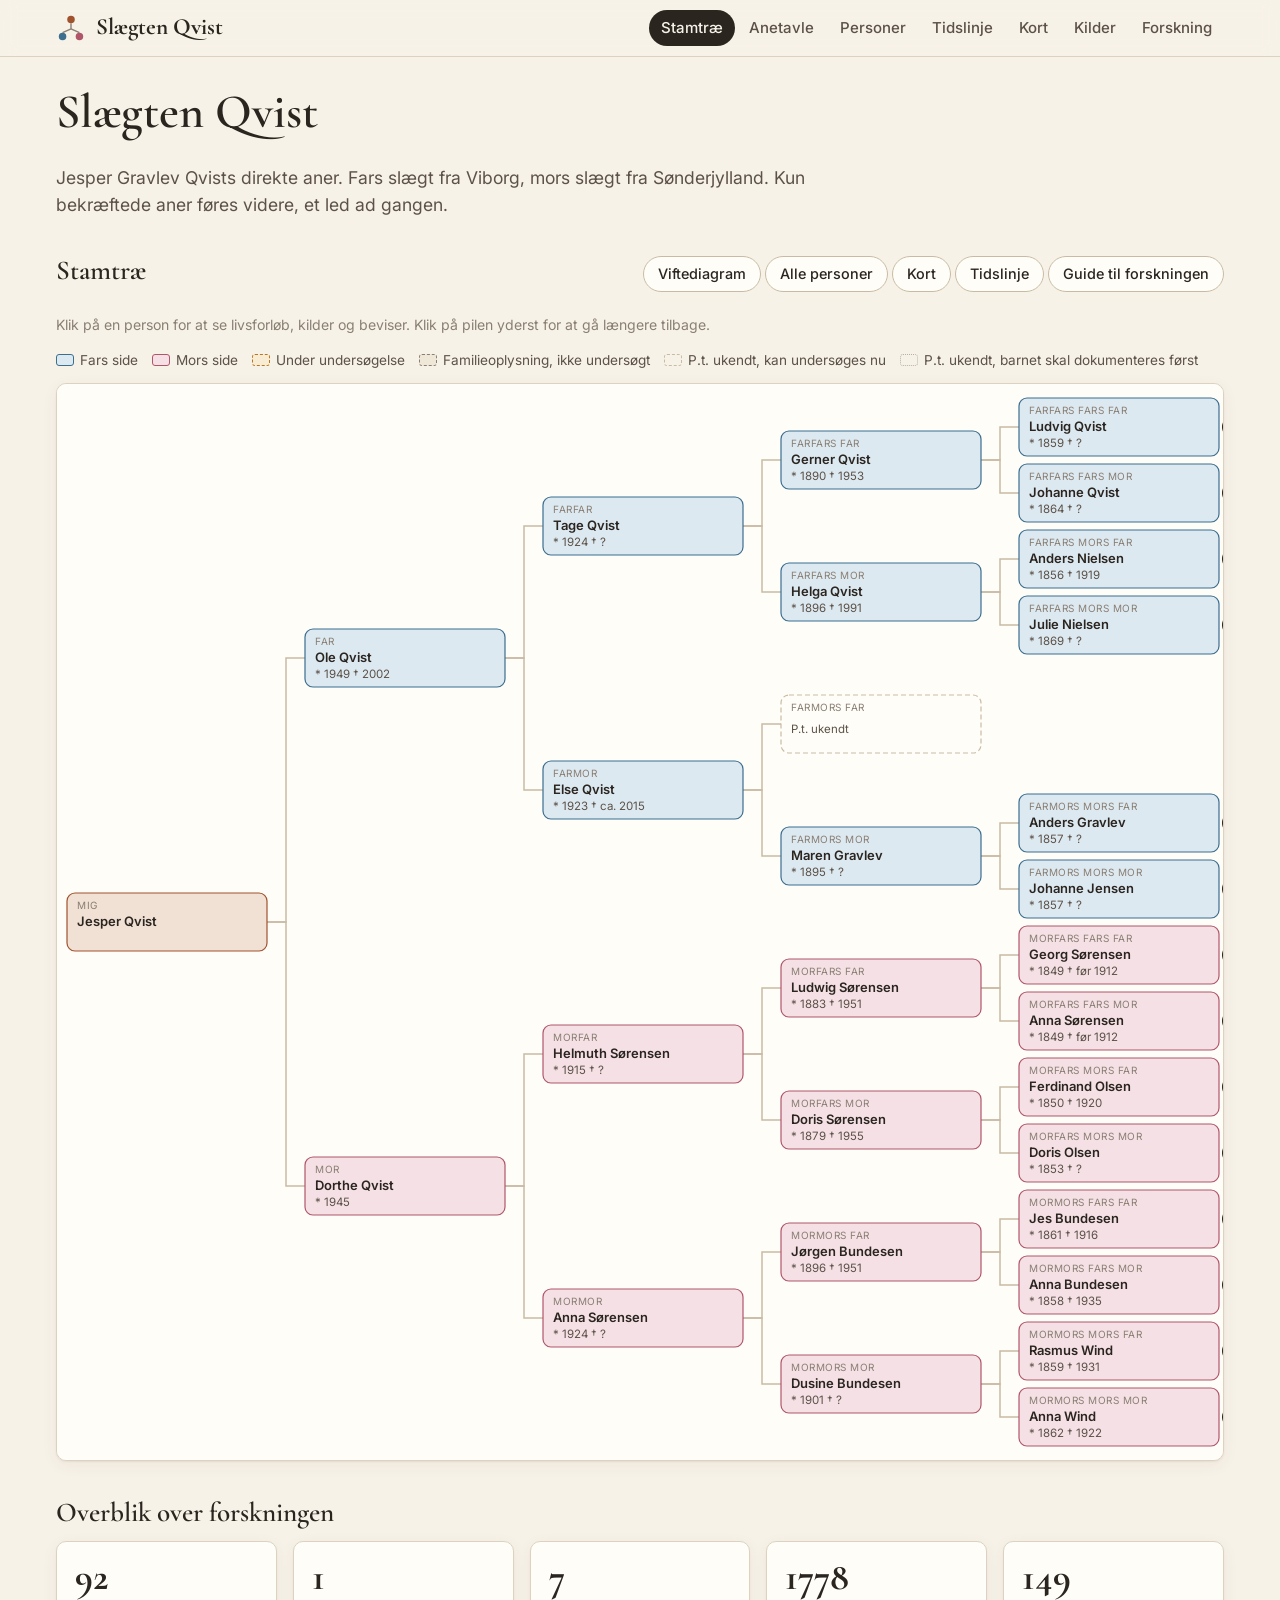
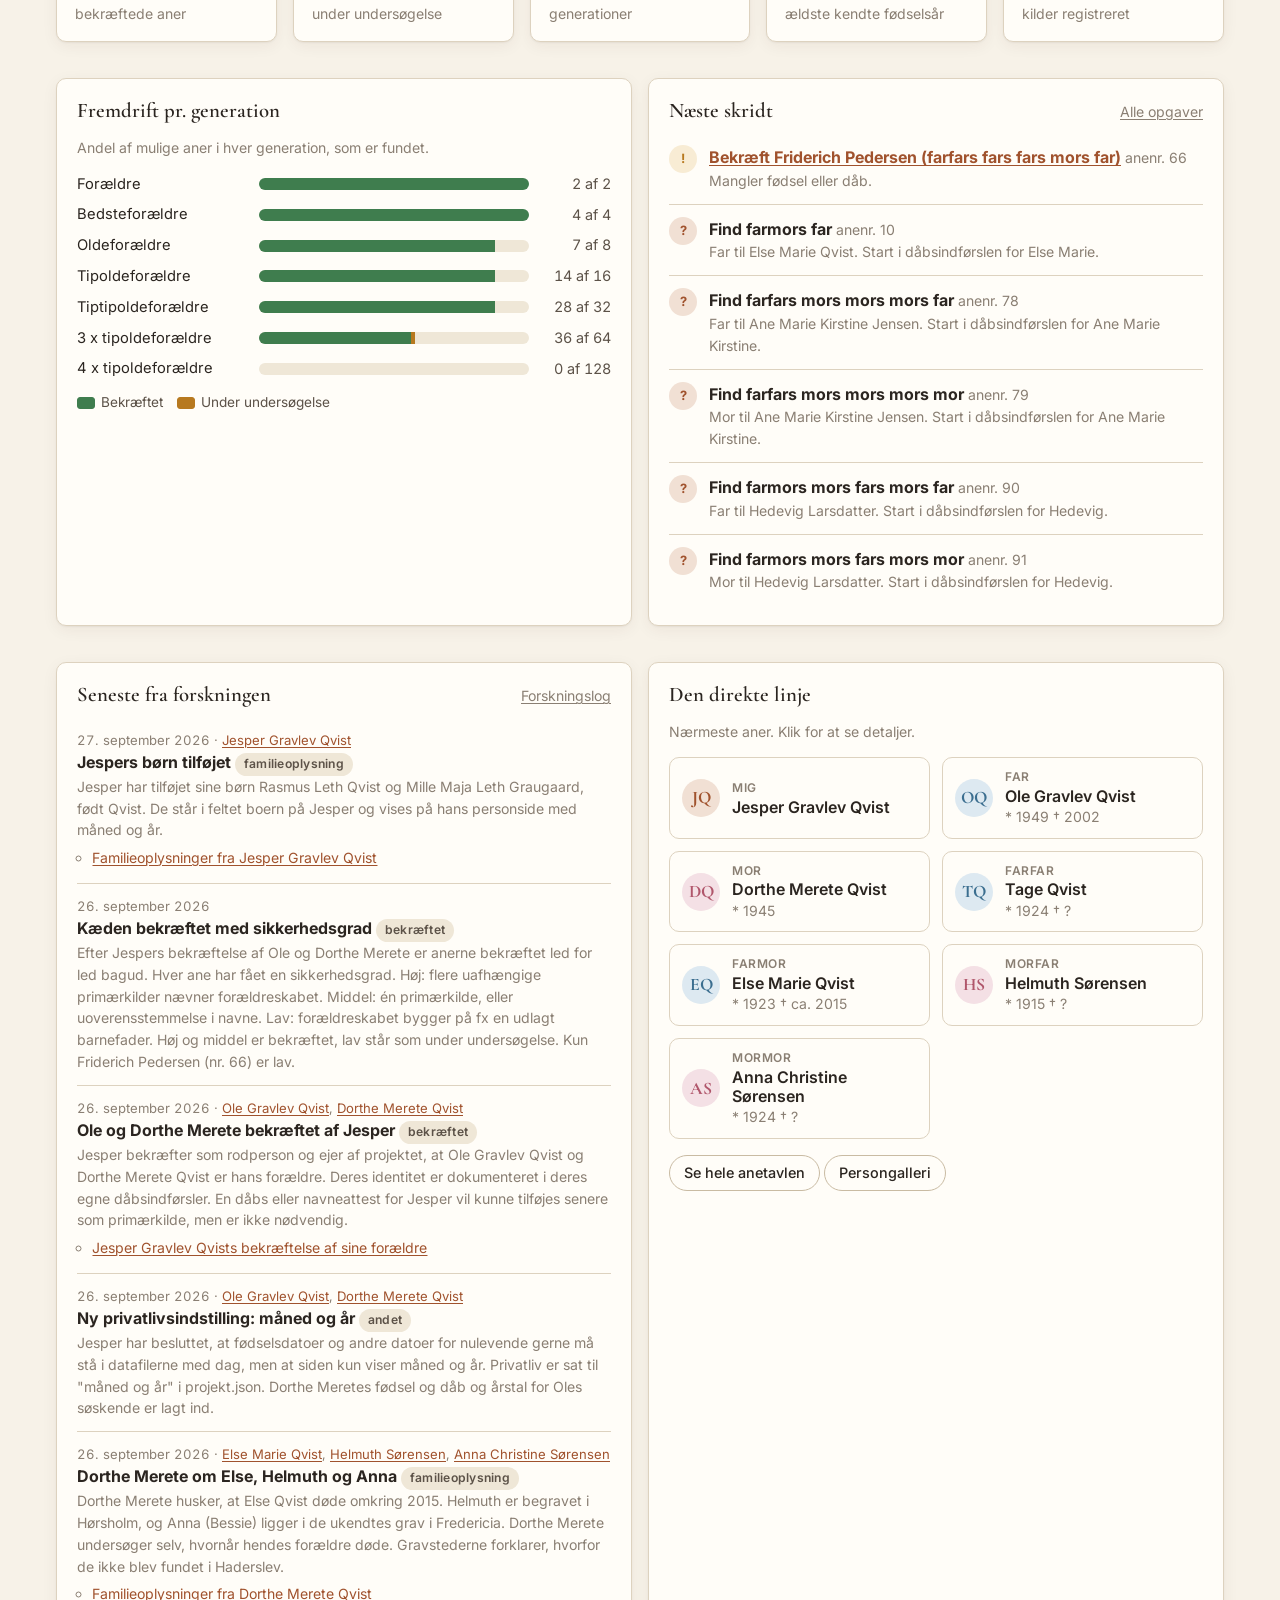
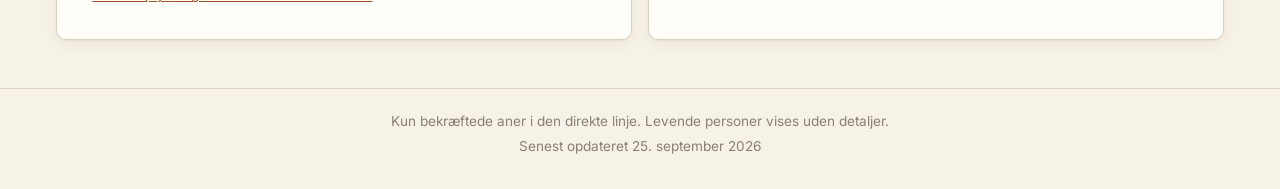
==== docs/index.html @ 547d0235 "Jespers børn Rasmus og Mille på hans personside Nyt felt boern i samme format som soeskende. Vises m" ====
<!doctype html>
<html lang="da">
<head>
  <meta charset="utf-8">
  <meta name="viewport" content="width=device-width, initial-scale=1">
  <title>Slægten</title>
  <meta name="description" content="Slægtsforskning i den direkte slægtslinje. Kun bekræftede aner.">
  <link rel="icon" href="data:image/svg+xml,%3Csvg xmlns='http://www.w3.org/2000/svg' viewBox='0 0 64 64'%3E%3Ccircle cx='32' cy='14' r='8' fill='%23a0522d'/%3E%3Ccircle cx='14' cy='50' r='8' fill='%233b6e8f'/%3E%3Ccircle cx='50' cy='50' r='8' fill='%23b0566b'/%3E%3Cpath d='M32 22v12M32 34L14 42M32 34l18 8' stroke='%23555' stroke-width='3' fill='none'/%3E%3C/svg%3E">
  <link rel="preconnect" href="https://fonts.googleapis.com">
  <link rel="preconnect" href="https://fonts.gstatic.com" crossorigin>
  <link href="https://fonts.googleapis.com/css2?family=Cormorant+Garamond:wght@500;600;700&family=Inter:wght@400;500;600&display=swap" rel="stylesheet">
  <link rel="stylesheet" href="assets/vendor/leaflet/leaflet.css">
  <link rel="stylesheet" href="assets/css/style.css?v=202609270609">
</head>
<body>
  <a class="spring" href="#indhold">Spring til indhold</a>
  <header class="top">
    <div class="top-indre">
      <a class="logo" href="#/">
        <svg viewBox="0 0 64 64" aria-hidden="true"><circle cx="32" cy="14" r="8" class="l1"/><circle cx="14" cy="50" r="8" class="l2"/><circle cx="50" cy="50" r="8" class="l3"/><path d="M32 22v12M32 34L14 42M32 34l18 8" class="l4"/></svg>
        <span id="logo-titel">Slægten</span>
      </a>
      <button class="menu-knap" id="menu-knap" aria-expanded="false" aria-controls="hovedmenu">Menu</button>
      <nav id="hovedmenu" class="hovedmenu" aria-label="Hovedmenu">
        <a href="#/" data-rute="">Stamtræ</a>
        <a href="#/anetavle" data-rute="anetavle">Anetavle</a>
        <a href="#/galleri" data-rute="galleri">Personer</a>
        <a href="#/tidslinje" data-rute="tidslinje">Tidslinje</a>
        <a href="#/kort" data-rute="kort">Kort</a>
        <a href="#/kilder" data-rute="kilder">Kilder</a>
        <a href="#/forskning" data-rute="forskning">Forskning</a>
      </nav>
    </div>
  </header>

  <main id="indhold" class="indhold" tabindex="-1">
    <p class="indlaeser">Indlæser slægtsdata ...</p>
  </main>

  <footer class="bund">
    <p>Kun bekræftede aner i den direkte linje. Levende personer vises uden detaljer.</p>
    <p id="opdateret"></p>
  </footer>

  <script src="assets/vendor/leaflet/leaflet.js" defer></script>
  <script src="assets/js/app.js?v=202609270609" defer></script>
</body>
</html>
---- docs/assets/vendor/leaflet/leaflet.css ----
/* required styles */

.leaflet-pane,
.leaflet-tile,
.leaflet-marker-icon,
.leaflet-marker-shadow,
.leaflet-tile-container,
.leaflet-pane > svg,
.leaflet-pane > canvas,
.leaflet-zoom-box,
.leaflet-image-layer,
.leaflet-layer {
	position: absolute;
	left: 0;
	top: 0;
	}
.leaflet-container {
	overflow: hidden;
	}
.leaflet-tile,
.leaflet-marker-icon,
.leaflet-marker-shadow {
	-webkit-user-select: none;
	   -moz-user-select: none;
	        user-select: none;
	  -webkit-user-drag: none;
	}
/* Prevents IE11 from highlighting tiles in blue */
.leaflet-tile::selection {
	background: transparent;
}
/* Safari renders non-retina tile on retina better with this, but Chrome is worse */
.leaflet-safari .leaflet-tile {
	image-rendering: -webkit-optimize-contrast;
	}
/* hack that prevents hw layers "stretching" when loading new tiles */
.leaflet-safari .leaflet-tile-container {
	width: 1600px;
	height: 1600px;
	-webkit-transform-origin: 0 0;
	}
.leaflet-marker-icon,
.leaflet-marker-shadow {
	display: block;
	}
/* .leaflet-container svg: reset svg max-width decleration shipped in Joomla! (joomla.org) 3.x */
/* .leaflet-container img: map is broken in FF if you have max-width: 100% on tiles */
.leaflet-container .leaflet-overlay-pane svg {
	max-width: none !important;
	max-height: none !important;
	}
.leaflet-container .leaflet-marker-pane img,
.leaflet-container .leaflet-shadow-pane img,
.leaflet-container .leaflet-tile-pane img,
.leaflet-container img.leaflet-image-layer,
.leaflet-container .leaflet-tile {
	max-width: none !important;
	max-height: none !important;
	width: auto;
	padding: 0;
	}

.leaflet-container img.leaflet-tile {
	/* See: https://bugs.chromium.org/p/chromium/issues/detail?id=600120 */
	mix-blend-mode: plus-lighter;
}

.leaflet-container.leaflet-touch-zoom {
	-ms-touch-action: pan-x pan-y;
	touch-action: pan-x pan-y;
	}
.leaflet-container.leaflet-touch-drag {
	-ms-touch-action: pinch-zoom;
	/* Fallback for FF which doesn't support pinch-zoom */
	touch-action: none;
	touch-action: pinch-zoom;
}
.leaflet-container.leaflet-touch-drag.leaflet-touch-zoom {
	-ms-touch-action: none;
	touch-action: none;
}
.leaflet-container {
	-webkit-tap-highlight-color: transparent;
}
.leaflet-container a {
	-webkit-tap-highlight-color: rgba(51, 181, 229, 0.4);
}
.leaflet-tile {
	filter: inherit;
	visibility: hidden;
	}
.leaflet-tile-loaded {
	visibility: inherit;
	}
.leaflet-zoom-box {
	width: 0;
	height: 0;
	-moz-box-sizing: border-box;
	     box-sizing: border-box;
	z-index: 800;
	}
/* workaround for https://bugzilla.mozilla.org/show_bug.cgi?id=888319 */
.leaflet-overlay-pane svg {
	-moz-user-select: none;
	}

.leaflet-pane         { z-index: 400; }

.leaflet-tile-pane    { z-index: 200; }
.leaflet-overlay-pane { z-index: 400; }
.leaflet-shadow-pane  { z-index: 500; }
.leaflet-marker-pane  { z-index: 600; }
.leaflet-tooltip-pane   { z-index: 650; }
.leaflet-popup-pane   { z-index: 700; }

.leaflet-map-pane canvas { z-index: 100; }
.leaflet-map-pane svg    { z-index: 200; }

.leaflet-vml-shape {
	width: 1px;
	height: 1px;
	}
.lvml {
	behavior: url(#default#VML);
	display: inline-block;
	position: absolute;
	}


/* control positioning */

.leaflet-control {
	position: relative;
	z-index: 800;
	pointer-events: visiblePainted; /* IE 9-10 doesn't have auto */
	pointer-events: auto;
	}
.leaflet-top,
.leaflet-bottom {
	position: absolute;
	z-index: 1000;
	pointer-events: none;
	}
.leaflet-top {
	top: 0;
	}
.leaflet-right {
	right: 0;
	}
.leaflet-bottom {
	bottom: 0;
	}
.leaflet-left {
	left: 0;
	}
.leaflet-control {
	float: left;
	clear: both;
	}
.leaflet-right .leaflet-control {
	float: right;
	}
.leaflet-top .leaflet-control {
	margin-top: 10px;
	}
.leaflet-bottom .leaflet-control {
	margin-bottom: 10px;
	}
.leaflet-left .leaflet-control {
	margin-left: 10px;
	}
.leaflet-right .leaflet-control {
	margin-right: 10px;
	}


/* zoom and fade animations */

.leaflet-fade-anim .leaflet-popup {
	opacity: 0;
	-webkit-transition: opacity 0.2s linear;
	   -moz-transition: opacity 0.2s linear;
	        transition: opacity 0.2s linear;
	}
.leaflet-fade-anim .leaflet-map-pane .leaflet-popup {
	opacity: 1;
	}
.leaflet-zoom-animated {
	-webkit-transform-origin: 0 0;
	    -ms-transform-origin: 0 0;
	        transform-origin: 0 0;
	}
svg.leaflet-zoom-animated {
	will-change: transform;
}

.leaflet-zoom-anim .leaflet-zoom-animated {
	-webkit-transition: -webkit-transform 0.25s cubic-bezier(0,0,0.25,1);
	   -moz-transition:    -moz-transform 0.25s cubic-bezier(0,0,0.25,1);
	        transition:         transform 0.25s cubic-bezier(0,0,0.25,1);
	}
.leaflet-zoom-anim .leaflet-tile,
.leaflet-pan-anim .leaflet-tile {
	-webkit-transition: none;
	   -moz-transition: none;
	        transition: none;
	}

.leaflet-zoom-anim .leaflet-zoom-hide {
	visibility: hidden;
	}


/* cursors */

.leaflet-interactive {
	cursor: pointer;
	}
.leaflet-grab {
	cursor: -webkit-grab;
	cursor:    -moz-grab;
	cursor:         grab;
	}
.leaflet-crosshair,
.leaflet-crosshair .leaflet-interactive {
	cursor: crosshair;
	}
.leaflet-popup-pane,
.leaflet-control {
	cursor: auto;
	}
.leaflet-dragging .leaflet-grab,
.leaflet-dragging .leaflet-grab .leaflet-interactive,
.leaflet-dragging .leaflet-marker-draggable {
	cursor: move;
	cursor: -webkit-grabbing;
	cursor:    -moz-grabbing;
	cursor:         grabbing;
	}

/* marker & overlays interactivity */
.leaflet-marker-icon,
.leaflet-marker-shadow,
.leaflet-image-layer,
.leaflet-pane > svg path,
.leaflet-tile-container {
	pointer-events: none;
	}

.leaflet-marker-icon.leaflet-interactive,
.leaflet-image-layer.leaflet-interactive,
.leaflet-pane > svg path.leaflet-interactive,
svg.leaflet-image-layer.leaflet-interactive path {
	pointer-events: visiblePainted; /* IE 9-10 doesn't have auto */
	pointer-events: auto;
	}

/* visual tweaks */

.leaflet-container {
	background: #ddd;
	outline-offset: 1px;
	}
.leaflet-container a {
	color: #0078A8;
	}
.leaflet-zoom-box {
	border: 2px dotted #38f;
	background: rgba(255,255,255,0.5);
	}


/* general typography */
.leaflet-container {
	font-family: "Helvetica Neue", Arial, Helvetica, sans-serif;
	font-size: 12px;
	font-size: 0.75rem;
	line-height: 1.5;
	}


/* general toolbar styles */

.leaflet-bar {
	box-shadow: 0 1px 5px rgba(0,0,0,0.65);
	border-radius: 4px;
	}
.leaflet-bar a {
	background-color: #fff;
	border-bottom: 1px solid #ccc;
	width: 26px;
	height: 26px;
	line-height: 26px;
	display: block;
	text-align: center;
	text-decoration: none;
	color: black;
	}
.leaflet-bar a,
.leaflet-control-layers-toggle {
	background-position: 50% 50%;
	background-repeat: no-repeat;
	display: block;
	}
.leaflet-bar a:hover,
.leaflet-bar a:focus {
	background-color: #f4f4f4;
	}
.leaflet-bar a:first-child {
	border-top-left-radius: 4px;
	border-top-right-radius: 4px;
	}
.leaflet-bar a:last-child {
	border-bottom-left-radius: 4px;
	border-bottom-right-radius: 4px;
	border-bottom: none;
	}
.leaflet-bar a.leaflet-disabled {
	cursor: default;
	background-color: #f4f4f4;
	color: #bbb;
	}

.leaflet-touch .leaflet-bar a {
	width: 30px;
	height: 30px;
	line-height: 30px;
	}
.leaflet-touch .leaflet-bar a:first-child {
	border-top-left-radius: 2px;
	border-top-right-radius: 2px;
	}
.leaflet-touch .leaflet-bar a:last-child {
	border-bottom-left-radius: 2px;
	border-bottom-right-radius: 2px;
	}

/* zoom control */

.leaflet-control-zoom-in,
.leaflet-control-zoom-out {
	font: bold 18px 'Lucida Console', Monaco, monospace;
	text-indent: 1px;
	}

.leaflet-touch .leaflet-control-zoom-in, .leaflet-touch .leaflet-control-zoom-out  {
	font-size: 22px;
	}


/* layers control */

.leaflet-control-layers {
	box-shadow: 0 1px 5px rgba(0,0,0,0.4);
	background: #fff;
	border-radius: 5px;
	}
.leaflet-control-layers-toggle {
	background-image: url(images/layers.png);
	width: 36px;
	height: 36px;
	}
.leaflet-retina .leaflet-control-layers-toggle {
	background-image: url(images/layers-2x.png);
	background-size: 26px 26px;
	}
.leaflet-touch .leaflet-control-layers-toggle {
	width: 44px;
	height: 44px;
	}
.leaflet-control-layers .leaflet-control-layers-list,
.leaflet-control-layers-expanded .leaflet-control-layers-toggle {
	display: none;
	}
.leaflet-control-layers-expanded .leaflet-control-layers-list {
	display: block;
	position: relative;
	}
.leaflet-control-layers-expanded {
	padding: 6px 10px 6px 6px;
	color: #333;
	background: #fff;
	}
.leaflet-control-layers-scrollbar {
	overflow-y: scroll;
	overflow-x: hidden;
	padding-right: 5px;
	}
.leaflet-control-layers-selector {
	margin-top: 2px;
	position: relative;
	top: 1px;
	}
.leaflet-control-layers label {
	display: block;
	font-size: 13px;
	font-size: 1.08333em;
	}
.leaflet-control-layers-separator {
	height: 0;
	border-top: 1px solid #ddd;
	margin: 5px -10px 5px -6px;
	}

/* Default icon URLs */
.leaflet-default-icon-path { /* used only in path-guessing heuristic, see L.Icon.Default */
	background-image: url(images/marker-icon.png);
	}


/* attribution and scale controls */

.leaflet-container .leaflet-control-attribution {
	background: #fff;
	background: rgba(255, 255, 255, 0.8);
	margin: 0;
	}
.leaflet-control-attribution,
.leaflet-control-scale-line {
	padding: 0 5px;
	color: #333;
	line-height: 1.4;
	}
.leaflet-control-attribution a {
	text-decoration: none;
	}
.leaflet-control-attribution a:hover,
.leaflet-control-attribution a:focus {
	text-decoration: underline;
	}
.leaflet-attribution-flag {
	display: inline !important;
	vertical-align: baseline !important;
	width: 1em;
	height: 0.6669em;
	}
.leaflet-left .leaflet-control-scale {
	margin-left: 5px;
	}
.leaflet-bottom .leaflet-control-scale {
	margin-bottom: 5px;
	}
.leaflet-control-scale-line {
	border: 2px solid #777;
	border-top: none;
	line-height: 1.1;
	padding: 2px 5px 1px;
	white-space: nowrap;
	-moz-box-sizing: border-box;
	     box-sizing: border-box;
	background: rgba(255, 255, 255, 0.8);
	text-shadow: 1px 1px #fff;
	}
.leaflet-control-scale-line:not(:first-child) {
	border-top: 2px solid #777;
	border-bottom: none;
	margin-top: -2px;
	}
.leaflet-control-scale-line:not(:first-child):not(:last-child) {
	border-bottom: 2px solid #777;
	}

.leaflet-touch .leaflet-control-attribution,
.leaflet-touch .leaflet-control-layers,
.leaflet-touch .leaflet-bar {
	box-shadow: none;
	}
.leaflet-touch .leaflet-control-layers,
.leaflet-touch .leaflet-bar {
	border: 2px solid rgba(0,0,0,0.2);
	background-clip: padding-box;
	}


/* popup */

.leaflet-popup {
	position: absolute;
	text-align: center;
	margin-bottom: 20px;
	}
.leaflet-popup-content-wrapper {
	padding: 1px;
	text-align: left;
	border-radius: 12px;
	}
.leaflet-popup-content {
	margin: 13px 24px 13px 20px;
	line-height: 1.3;
	font-size: 13px;
	font-size: 1.08333em;
	min-height: 1px;
	}
.leaflet-popup-content p {
	margin: 17px 0;
	margin: 1.3em 0;
	}
.leaflet-popup-tip-container {
	width: 40px;
	height: 20px;
	position: absolute;
	left: 50%;
	margin-top: -1px;
	margin-left: -20px;
	overflow: hidden;
	pointer-events: none;
	}
.leaflet-popup-tip {
	width: 17px;
	height: 17px;
	padding: 1px;

	margin: -10px auto 0;
	pointer-events: auto;

	-webkit-transform: rotate(45deg);
	   -moz-transform: rotate(45deg);
	    -ms-transform: rotate(45deg);
	        transform: rotate(45deg);
	}
.leaflet-popup-content-wrapper,
.leaflet-popup-tip {
	background: white;
	color: #333;
	box-shadow: 0 3px 14px rgba(0,0,0,0.4);
	}
.leaflet-container a.leaflet-popup-close-button {
	position: absolute;
	top: 0;
	right: 0;
	border: none;
	text-align: center;
	width: 24px;
	height: 24px;
	font: 16px/24px Tahoma, Verdana, sans-serif;
	color: #757575;
	text-decoration: none;
	background: transparent;
	}
.leaflet-container a.leaflet-popup-close-button:hover,
.leaflet-container a.leaflet-popup-close-button:focus {
	color: #585858;
	}
.leaflet-popup-scrolled {
	overflow: auto;
	}

.leaflet-oldie .leaflet-popup-content-wrapper {
	-ms-zoom: 1;
	}
.leaflet-oldie .leaflet-popup-tip {
	width: 24px;
	margin: 0 auto;

	-ms-filter: "progid:DXImageTransform.Microsoft.Matrix(M11=0.70710678, M12=0.70710678, M21=-0.70710678, M22=0.70710678)";
	filter: progid:DXImageTransform.Microsoft.Matrix(M11=0.70710678, M12=0.70710678, M21=-0.70710678, M22=0.70710678);
	}

.leaflet-oldie .leaflet-control-zoom,
.leaflet-oldie .leaflet-control-layers,
.leaflet-oldie .leaflet-popup-content-wrapper,
.leaflet-oldie .leaflet-popup-tip {
	border: 1px solid #999;
	}


/* div icon */

.leaflet-div-icon {
	background: #fff;
	border: 1px solid #666;
	}


/* Tooltip */
/* Base styles for the element that has a tooltip */
.leaflet-tooltip {
	position: absolute;
	padding: 6px;
	background-color: #fff;
	border: 1px solid #fff;
	border-radius: 3px;
	color: #222;
	white-space: nowrap;
	-webkit-user-select: none;
	-moz-user-select: none;
	-ms-user-select: none;
	user-select: none;
	pointer-events: none;
	box-shadow: 0 1px 3px rgba(0,0,0,0.4);
	}
.leaflet-tooltip.leaflet-interactive {
	cursor: pointer;
	pointer-events: auto;
	}
.leaflet-tooltip-top:before,
.leaflet-tooltip-bottom:before,
.leaflet-tooltip-left:before,
.leaflet-tooltip-right:before {
	position: absolute;
	pointer-events: none;
	border: 6px solid transparent;
	background: transparent;
	content: "";
	}

/* Directions */

.leaflet-tooltip-bottom {
	margin-top: 6px;
}
.leaflet-tooltip-top {
	margin-top: -6px;
}
.leaflet-tooltip-bottom:before,
.leaflet-tooltip-top:before {
	left: 50%;
	margin-left: -6px;
	}
.leaflet-tooltip-top:before {
	bottom: 0;
	margin-bottom: -12px;
	border-top-color: #fff;
	}
.leaflet-tooltip-bottom:before {
	top: 0;
	margin-top: -12px;
	margin-left: -6px;
	border-bottom-color: #fff;
	}
.leaflet-tooltip-left {
	margin-left: -6px;
}
.leaflet-tooltip-right {
	margin-left: 6px;
}
.leaflet-tooltip-left:before,
.leaflet-tooltip-right:before {
	top: 50%;
	margin-top: -6px;
	}
.leaflet-tooltip-left:before {
	right: 0;
	margin-right: -12px;
	border-left-color: #fff;
	}
.leaflet-tooltip-right:before {
	left: 0;
	margin-left: -12px;
	border-right-color: #fff;
	}

/* Printing */

@media print {
	/* Prevent printers from removing background-images of controls. */
	.leaflet-control {
		-webkit-print-color-adjust: exact;
		print-color-adjust: exact;
		}
	}
---- docs/assets/css/style.css ----
/* Slægten. Stilark */

:root {
  --papir: #f7f2e8;
  --papir-2: #efe7d7;
  --flade: #fffdf8;
  --blaek: #2b2520;
  --blaek-2: #5c5248;
  --blaek-3: #8a7f73;
  --streg: #ddd2bf;
  --streg-2: #c9bba3;
  --accent: #a0522d;
  --accent-2: #7d3e21;
  --far: #3b6e8f;
  --far-lys: #dde9f1;
  --mor: #b0566b;
  --mor-lys: #f4e0e5;
  --rod: #a0522d;
  --rod-lys: #f1e0d4;
  --ok: #3f7d4e;
  --ok-lys: #e0efe3;
  --vent: #b7791f;
  --vent-lys: #f8ecd4;
  --laast: #b9b0a3;
  --skygge: 0 1px 2px rgba(60, 40, 20, .06), 0 4px 16px rgba(60, 40, 20, .06);
  --radius: 10px;
  --serif: "Cormorant Garamond", Georgia, "Times New Roman", serif;
  --sans: Inter, system-ui, -apple-system, "Segoe UI", Roboto, sans-serif;
  color-scheme: light;
}

@media (prefers-color-scheme: dark) {
  :root:not([data-theme="light"]) {
    --papir: #1c1916;
    --papir-2: #25211d;
    --flade: #2a2622;
    --blaek: #f0e9dd;
    --blaek-2: #c9bfb1;
    --blaek-3: #968b7d;
    --streg: #3e3831;
    --streg-2: #564d43;
    --accent: #e0915f;
    --accent-2: #f0ac80;
    --far: #7fb0d0;
    --far-lys: #22323d;
    --mor: #e08da0;
    --mor-lys: #3d262c;
    --rod: #e0915f;
    --rod-lys: #3e2c21;
    --ok: #7fc28f;
    --ok-lys: #203326;
    --vent: #e6b25a;
    --vent-lys: #3a2f1c;
    --laast: #5a534b;
    --skygge: 0 1px 2px rgba(0, 0, 0, .3), 0 4px 16px rgba(0, 0, 0, .25);
    color-scheme: dark;
  }
}

:root[data-theme="dark"] {
  --papir: #1c1916;
  --papir-2: #25211d;
  --flade: #2a2622;
  --blaek: #f0e9dd;
  --blaek-2: #c9bfb1;
  --blaek-3: #968b7d;
  --streg: #3e3831;
  --streg-2: #564d43;
  --accent: #e0915f;
  --accent-2: #f0ac80;
  --far: #7fb0d0;
  --far-lys: #22323d;
  --mor: #e08da0;
  --mor-lys: #3d262c;
  --rod: #e0915f;
  --rod-lys: #3e2c21;
  --ok: #7fc28f;
  --ok-lys: #203326;
  --vent: #e6b25a;
  --vent-lys: #3a2f1c;
  --laast: #5a534b;
  --skygge: 0 1px 2px rgba(0, 0, 0, .3), 0 4px 16px rgba(0, 0, 0, .25);
  color-scheme: dark;
}

* { box-sizing: border-box; }

html { -webkit-text-size-adjust: 100%; }

body {
  margin: 0;
  background: var(--papir);
  color: var(--blaek);
  font-family: var(--sans);
  font-size: 16px;
  line-height: 1.55;
  min-height: 100vh;
  display: flex;
  flex-direction: column;
}

a { color: var(--accent); text-decoration-thickness: 1px; text-underline-offset: 2px; }
a:hover { color: var(--accent-2); }

h1, h2, h3 { font-family: var(--serif); font-weight: 600; line-height: 1.15; margin: 0 0 .5em; }
h1 { font-size: clamp(2rem, 5vw, 3rem); }
h2 { font-size: 1.7rem; margin-top: 1.6em; }
h3 { font-size: 1.3rem; }

.spring { position: absolute; left: -999px; }
.spring:focus { left: 16px; top: 8px; z-index: 100; background: var(--flade); padding: 8px 12px; }

/* Top */
.top {
  position: sticky; top: 0; z-index: 1000;
  background: color-mix(in srgb, var(--papir) 88%, transparent);
  backdrop-filter: blur(8px);
  border-bottom: 1px solid var(--streg);
}
.top-indre {
  max-width: 1200px; margin: 0 auto; padding: 10px 16px;
  display: flex; align-items: center; gap: 16px; flex-wrap: wrap;
}
.logo {
  display: flex; align-items: center; gap: 10px;
  font-family: var(--serif); font-size: 1.45rem; font-weight: 700;
  color: var(--blaek); text-decoration: none; margin-right: auto;
}
.logo svg { width: 30px; height: 30px; }
.logo .l1 { fill: var(--rod); }
.logo .l2 { fill: var(--far); }
.logo .l3 { fill: var(--mor); }
.logo .l4 { stroke: var(--blaek-3); stroke-width: 3; fill: none; }
.hovedmenu { display: flex; gap: 2px; flex-wrap: wrap; }
.hovedmenu a {
  color: var(--blaek-2); text-decoration: none; padding: 6px 12px; border-radius: 999px;
  font-size: .94rem; font-weight: 500;
}
.hovedmenu a:hover { background: var(--papir-2); color: var(--blaek); }
.hovedmenu a.aktiv { background: var(--blaek); color: var(--papir); }
.menu-knap {
  display: none; font: inherit; font-weight: 500; background: var(--flade); color: var(--blaek);
  border: 1px solid var(--streg-2); border-radius: 999px; padding: 6px 14px; cursor: pointer;
}

@media (max-width: 820px) {
  .menu-knap { display: block; }
  .hovedmenu { display: none; width: 100%; flex-direction: column; padding-bottom: 8px; }
  .hovedmenu.aaben { display: flex; }
  .hovedmenu a { border-radius: 8px; padding: 10px 12px; }
}

/* Indhold */
.indhold { flex: 1; width: 100%; max-width: 1200px; margin: 0 auto; padding: 28px 16px 48px; outline: none; }
.indlaeser { color: var(--blaek-3); }
.bund {
  border-top: 1px solid var(--streg); color: var(--blaek-3); font-size: .85rem;
  text-align: center; padding: 18px 16px 28px;
}
.bund p { margin: 4px 0; }

.ingress { font-size: 1.1rem; color: var(--blaek-2); max-width: 70ch; }
.lille { font-size: .88rem; color: var(--blaek-3); }
.muted { color: var(--blaek-3); }

.kort-flade {
  background: var(--flade); border: 1px solid var(--streg); border-radius: var(--radius);
  box-shadow: var(--skygge); padding: 20px;
}

.gitter { display: grid; gap: 16px; }
.gitter-2 { grid-template-columns: repeat(auto-fit, minmax(320px, 1fr)); }
.gitter-4 { grid-template-columns: repeat(auto-fit, minmax(170px, 1fr)); }

/* Nøgletal */
.tal { padding: 16px 18px; }
.tal .v { font-family: var(--serif); font-size: 2.4rem; font-weight: 700; line-height: 1; }
.tal .t { color: var(--blaek-3); font-size: .88rem; margin-top: 6px; }

/* Etiketter */
.maerke {
  display: inline-flex; align-items: center; gap: 6px;
  font-size: .76rem; font-weight: 600; letter-spacing: .02em;
  padding: 2px 9px; border-radius: 999px; white-space: nowrap;
}
.maerke::before { content: ""; width: 7px; height: 7px; border-radius: 50%; background: currentColor; }
.maerke.bekraeftet { background: var(--ok-lys); color: var(--ok); }
.maerke.undersoeges { background: var(--vent-lys); color: var(--vent); }
.maerke.levende { background: var(--papir-2); color: var(--blaek-2); }
.maerke.far { background: var(--far-lys); color: var(--far); }
.maerke.mor { background: var(--mor-lys); color: var(--mor); }
.maerke.rod { background: var(--rod-lys); color: var(--rod); }
.maerke.neutral { background: var(--papir-2); color: var(--blaek-2); }
.maerke.neutral::before { display: none; }

/* Generationsbjælker */
.gen-raekke { display: grid; grid-template-columns: 170px 1fr 70px; gap: 12px; align-items: center; margin: 8px 0; }
.gen-raekke .navn { font-size: .92rem; }
.gen-raekke .procent { text-align: right; font-variant-numeric: tabular-nums; font-size: .9rem; color: var(--blaek-2); }
.bjaelke { height: 12px; background: var(--papir-2); border-radius: 999px; overflow: hidden; display: flex; }
.bjaelke span { display: block; height: 100%; }
.bjaelke .b-ok { background: var(--ok); }
.bjaelke .b-vent { background: var(--vent); }
@media (max-width: 560px) {
  .gen-raekke { grid-template-columns: 1fr 60px; }
  .gen-raekke .bjaelke { grid-column: 1 / -1; grid-row: 2; }
}

/* Lister */
.liste { list-style: none; margin: 0; padding: 0; }
.liste > li { padding: 12px 0; border-top: 1px solid var(--streg); }
.liste > li:first-child { border-top: 0; }
.liste .dato { font-size: .82rem; color: var(--blaek-3); font-variant-numeric: tabular-nums; }

.skridt { display: flex; gap: 12px; align-items: flex-start; }
.skridt .ikon {
  flex: none; width: 28px; height: 28px; border-radius: 50%;
  display: grid; place-items: center; font-size: .8rem; font-weight: 700;
  background: var(--vent-lys); color: var(--vent);
}
.skridt .ikon.find { background: var(--rod-lys); color: var(--rod); }

/* Knapper og filtre */
.vaerktoej { display: flex; flex-wrap: wrap; gap: 10px; align-items: center; margin: 12px 0 20px; }
.vaerktoej label { font-size: .88rem; color: var(--blaek-2); display: flex; gap: 6px; align-items: center; }
input[type="search"], select {
  font: inherit; font-size: .92rem; color: var(--blaek);
  background: var(--flade); border: 1px solid var(--streg-2); border-radius: 8px; padding: 7px 10px;
}
input[type="search"] { min-width: 220px; flex: 1; max-width: 360px; }
.knap {
  font: inherit; font-size: .9rem; font-weight: 500; cursor: pointer;
  background: var(--flade); color: var(--blaek); border: 1px solid var(--streg-2);
  border-radius: 999px; padding: 6px 14px; text-decoration: none; display: inline-block;
}
.knap:hover { border-color: var(--blaek-3); color: var(--blaek); }
.knap.aktiv { background: var(--blaek); color: var(--papir); border-color: var(--blaek); }
.knapgruppe { display: inline-flex; gap: 4px; flex-wrap: wrap; }

/* Galleri */
.galleri { display: grid; gap: 16px; grid-template-columns: repeat(auto-fill, minmax(210px, 1fr)); }
.pkort {
  display: flex; flex-direction: column; text-decoration: none; color: inherit;
  background: var(--flade); border: 1px solid var(--streg); border-radius: var(--radius);
  box-shadow: var(--skygge); overflow: hidden; transition: transform .15s ease, box-shadow .15s ease;
}
.pkort:hover { transform: translateY(-2px); color: inherit; box-shadow: 0 2px 4px rgba(60,40,20,.08), 0 10px 24px rgba(60,40,20,.10); }
.pkort .foto { aspect-ratio: 4 / 5; background: var(--papir-2); position: relative; overflow: hidden; }
.pkort .foto img { width: 100%; height: 100%; object-fit: cover; display: block; filter: sepia(.15); }
.pkort .foto .nr {
  position: absolute; top: 8px; left: 8px; background: color-mix(in srgb, var(--flade) 90%, transparent);
  font-size: .75rem; font-weight: 600; padding: 2px 8px; border-radius: 999px; color: var(--blaek-2);
}
.pkort .tekst { padding: 12px 14px 14px; display: flex; flex-direction: column; gap: 4px; flex: 1; }
.pkort .relation { font-size: .78rem; text-transform: uppercase; letter-spacing: .06em; color: var(--blaek-3); font-weight: 600; }
.pkort .pnavn { font-family: var(--serif); font-size: 1.35rem; font-weight: 700; line-height: 1.1; }
.pkort .aar { font-size: .88rem; color: var(--blaek-2); }
.pkort .maerker { margin-top: auto; padding-top: 8px; display: flex; gap: 6px; flex-wrap: wrap; }
.monogram {
  width: 100%; height: 100%; display: grid; place-items: center;
  font-family: var(--serif); font-size: 3.6rem; font-weight: 700; color: var(--blaek-3);
}
.monogram.far { background: var(--far-lys); color: var(--far); }
.monogram.mor { background: var(--mor-lys); color: var(--mor); }
.monogram.rod { background: var(--rod-lys); color: var(--rod); }

.gen-overskrift { display: flex; align-items: baseline; gap: 12px; margin: 28px 0 12px; border-bottom: 1px solid var(--streg); padding-bottom: 6px; }
.gen-overskrift h2 { margin: 0; font-size: 1.45rem; }

/* Person */
.person-top { display: grid; grid-template-columns: 220px 1fr; gap: 28px; align-items: start; }
.person-top .foto { border-radius: var(--radius); overflow: hidden; aspect-ratio: 4 / 5; background: var(--papir-2); box-shadow: var(--skygge); }
.person-top .foto img { width: 100%; height: 100%; object-fit: cover; display: block; }
.person-top h1 { margin-bottom: 6px; }
.faktaliste { display: grid; grid-template-columns: max-content 1fr; gap: 6px 18px; margin: 16px 0 0; }
.faktaliste dt { color: var(--blaek-3); font-size: .9rem; }
.faktaliste dd { margin: 0; }
@media (max-width: 640px) {
  .person-top { grid-template-columns: 1fr; }
  .person-top .foto { max-width: 220px; }
}
.linje { display: flex; flex-wrap: wrap; gap: 4px 6px; align-items: center; font-size: .88rem; margin-bottom: 14px; color: var(--blaek-3); }
.linje a { text-decoration: none; }
.linje .pil { color: var(--streg-2); }

.haendelser { list-style: none; margin: 0; padding: 0; position: relative; }
.haendelser::before { content: ""; position: absolute; left: 7px; top: 6px; bottom: 6px; width: 2px; background: var(--streg); }
.haendelser li { position: relative; padding: 0 0 18px 30px; }
.haendelser li::before {
  content: ""; position: absolute; left: 1px; top: 6px; width: 14px; height: 14px; border-radius: 50%;
  background: var(--flade); border: 2px solid var(--accent);
}
.haendelser .htype { font-weight: 600; }
.haendelser .hdato { color: var(--blaek-2); font-variant-numeric: tabular-nums; }
.haendelser .hsted { color: var(--blaek-2); }
.haendelser .hbesk { margin: 4px 0 0; }
sup.kref a { text-decoration: none; font-weight: 600; font-size: .75rem; padding: 0 2px; }

.bevis { border-left: 4px solid var(--ok); background: var(--ok-lys); padding: 12px 16px; border-radius: 0 8px 8px 0; }
.bevis.mangler { border-color: var(--vent); background: var(--vent-lys); }

.foraeldre { display: grid; grid-template-columns: repeat(auto-fit, minmax(220px, 1fr)); gap: 12px; }
.mini {
  display: flex; gap: 12px; align-items: center; padding: 10px 12px; text-decoration: none; color: inherit;
  background: var(--flade); border: 1px solid var(--streg); border-radius: var(--radius);
}
.mini:hover { color: inherit; border-color: var(--streg-2); }
.mini.tom { border-style: dashed; background: transparent; }
.mini .prik { width: 38px; height: 38px; border-radius: 50%; flex: none; display: grid; place-items: center; font-family: var(--serif); font-weight: 700; font-size: 1.1rem; overflow: hidden; }
.mini .prik img { width: 100%; height: 100%; object-fit: cover; }
.mini .rel { font-size: .75rem; color: var(--blaek-3); text-transform: uppercase; letter-spacing: .05em; font-weight: 600; }
.mini .n { font-weight: 600; line-height: 1.2; }

.billedrække { display: grid; grid-template-columns: repeat(auto-fill, minmax(160px, 1fr)); gap: 12px; }
.billedrække figure { margin: 0; }
.billedrække img { width: 100%; border-radius: 8px; display: block; }
.billedrække figcaption { font-size: .82rem; color: var(--blaek-3); margin-top: 4px; }

/* Kilder */
.kildeliste { counter-reset: none; padding-left: 0; list-style: none; }
.kildeliste li { padding: 10px 0; border-top: 1px solid var(--streg); display: grid; grid-template-columns: 36px 1fr; gap: 8px; }
.kildeliste li:first-child { border-top: 0; }
.kildeliste .knr { font-weight: 700; color: var(--accent); }
.kildeliste li:target { background: var(--vent-lys); border-radius: 6px; }

.kilde { scroll-margin-top: 90px; }
.kilde h3 { font-size: 1.2rem; margin-bottom: 4px; }
.kilde .meta { display: flex; flex-wrap: wrap; gap: 6px; margin-bottom: 8px; }
.kilde:target { outline: 2px solid var(--accent); }

/* Tabeller */
.tabel-rul { overflow-x: auto; }
table.tabel { border-collapse: collapse; width: 100%; font-size: .9rem; }
.tabel th, .tabel td { padding: 7px 10px; border-bottom: 1px solid var(--streg); text-align: left; white-space: nowrap; }
.tabel th { font-weight: 600; color: var(--blaek-2); background: var(--papir-2); position: sticky; top: 0; }
.tabel td.c, .tabel th.c { text-align: center; }
.ft-ja { color: var(--ok); font-weight: 700; }
.ft-mangler { color: var(--vent); }
.ft-na { color: var(--streg-2); }

/* Anetavle og vifte */
.diagram-ramme { overflow: auto; background: var(--flade); border: 1px solid var(--streg); border-radius: var(--radius); box-shadow: var(--skygge); }
.diagram-ramme svg { display: block; }
.diagram-ramme.vifte svg { margin: 0 auto; max-width: 100%; height: auto; }
.boks rect { stroke-width: 1.2; }
.boks text { font-family: var(--sans); fill: var(--blaek); }
.boks .bn { font-weight: 600; font-size: 13px; }
.boks .ba { font-size: 11.5px; fill: var(--blaek-2); }
.boks .br { font-size: 10px; fill: var(--blaek-3); text-transform: uppercase; letter-spacing: .05em; }
.boks { cursor: pointer; }
.boks:hover rect { filter: brightness(.97); stroke-width: 2; }
.boks.laast { cursor: default; }
.forbind { stroke: var(--streg-2); stroke-width: 1.5; fill: none; }
.forklaring { display: flex; flex-wrap: wrap; gap: 14px; margin: 12px 0; font-size: .85rem; color: var(--blaek-2); }
.forklaring span { display: inline-flex; gap: 6px; align-items: center; }
.forklaring i { width: 18px; height: 12px; border-radius: 3px; display: inline-block; border: 1.5px solid; }

.vifte-seg { cursor: pointer; stroke: var(--flade); stroke-width: 1.5; }
.vifte-seg:hover { filter: brightness(.95); }
.vifte-tekst { font-family: var(--sans); fill: var(--blaek); pointer-events: none; }

/* Tidslinje */
.livslinjer text { font-family: var(--sans); fill: var(--blaek-2); font-size: 11.5px; }
.livslinjer .akse line { stroke: var(--streg); }
.livslinjer .akse text { fill: var(--blaek-3); font-size: 11px; }
.livslinjer .hist line { stroke: var(--accent); stroke-dasharray: 3 3; opacity: .5; }
.livslinjer .hist text { fill: var(--accent); font-size: 10.5px; }
.livslinjer a:hover rect { filter: brightness(.92); }

.tidsliste { list-style: none; padding: 0; margin: 0; }
.tidsliste .aarti { font-family: var(--serif); font-size: 1.6rem; font-weight: 700; margin: 22px 0 6px; color: var(--blaek-2); }
.tidsliste .post { display: grid; grid-template-columns: 110px 1fr; gap: 14px; padding: 8px 0 8px 12px; border-left: 3px solid var(--streg); margin-left: 4px; }
.tidsliste .post.far { border-color: var(--far); }
.tidsliste .post.mor { border-color: var(--mor); }
.tidsliste .post.rod { border-color: var(--rod); }
.tidsliste .post.historie { border-color: var(--accent); border-left-style: dotted; background: var(--papir-2); border-radius: 0 8px 8px 0; }
.tidsliste .post .d { font-size: .85rem; color: var(--blaek-3); font-variant-numeric: tabular-nums; }
@media (max-width: 560px) { .tidsliste .post { grid-template-columns: 1fr; gap: 2px; } }

/* Kort */
#kort { height: min(70vh, 640px); border-radius: var(--radius); border: 1px solid var(--streg); box-shadow: var(--skygge); z-index: 0; }
.leaflet-popup-content { font-family: var(--sans); font-size: .88rem; }
.leaflet-popup-content h4 { font-family: var(--serif); font-size: 1.2rem; margin: 0 0 6px; }
.leaflet-popup-content ul { padding-left: 16px; margin: 0; }
.stedliste { columns: 2 260px; gap: 24px; }
.stedliste li { break-inside: avoid; margin-bottom: 8px; }

/* Tomme tilstande */
.tom-tilstand { text-align: center; padding: 48px 20px; border: 2px dashed var(--streg-2); border-radius: var(--radius); color: var(--blaek-2); }
.tom-tilstand h2 { margin-top: 0; }

.regler { counter-reset: regel; list-style: none; padding: 0; }
.regler li { counter-increment: regel; position: relative; padding: 8px 0 8px 44px; }
.regler li::before {
  content: counter(regel); position: absolute; left: 0; top: 8px; width: 30px; height: 30px; border-radius: 50%;
  background: var(--blaek); color: var(--papir); display: grid; place-items: center; font-weight: 700; font-size: .85rem;
}

.sektion { margin-top: 36px; }
.hoved-raekke { display: flex; justify-content: space-between; align-items: baseline; gap: 12px; flex-wrap: wrap; }

@media (max-width: 560px) {
  .galleri { grid-template-columns: repeat(2, minmax(0, 1fr)); gap: 10px; }
  .pkort .pnavn { font-size: 1.1rem; }
  .pkort .tekst { padding: 10px; }
  .monogram { font-size: 2.4rem; }
}

.maerke.spor { background: var(--papir-2); color: var(--blaek-2); }

/* Guide */
.guide-trin { list-style: none; padding: 0; margin: 24px 0; counter-reset: trin; display: grid; gap: 16px; }
.guide-trin > li { counter-increment: trin; position: relative; padding-left: 64px; }
.guide-trin > li::before {
  content: counter(trin); position: absolute; left: 18px; top: 20px; width: 32px; height: 32px; border-radius: 50%;
  background: var(--accent); color: var(--papir); display: grid; place-items: center; font-weight: 700;
}
.guide-trin h3 { margin-top: 4px; }
.guide-trin ol, .guide-trin ul, .guide-note ol, .guide-note ul { padding-left: 20px; }
.guide-trin li li, .guide-note li { margin: 4px 0; }
.guide-note { margin: 16px 0; }
.links { display: flex; flex-wrap: wrap; gap: 8px; margin: 12px 0 0; }
.links a {
  font-size: .88rem; text-decoration: none; padding: 5px 12px; border-radius: 999px;
  border: 1px solid var(--streg-2); background: var(--papir); color: var(--accent);
}
.links a::after { content: " ↗"; }
.links a:hover { border-color: var(--accent); }
@media (max-width: 560px) {
  .guide-trin > li { padding-left: 20px; padding-top: 58px; }
  .guide-trin > li::before { top: 16px; left: 20px; }
}

.loglinks { margin: .4em 0 0; padding-left: 1.1em; }
.loglinks li { margin: .15em 0; }
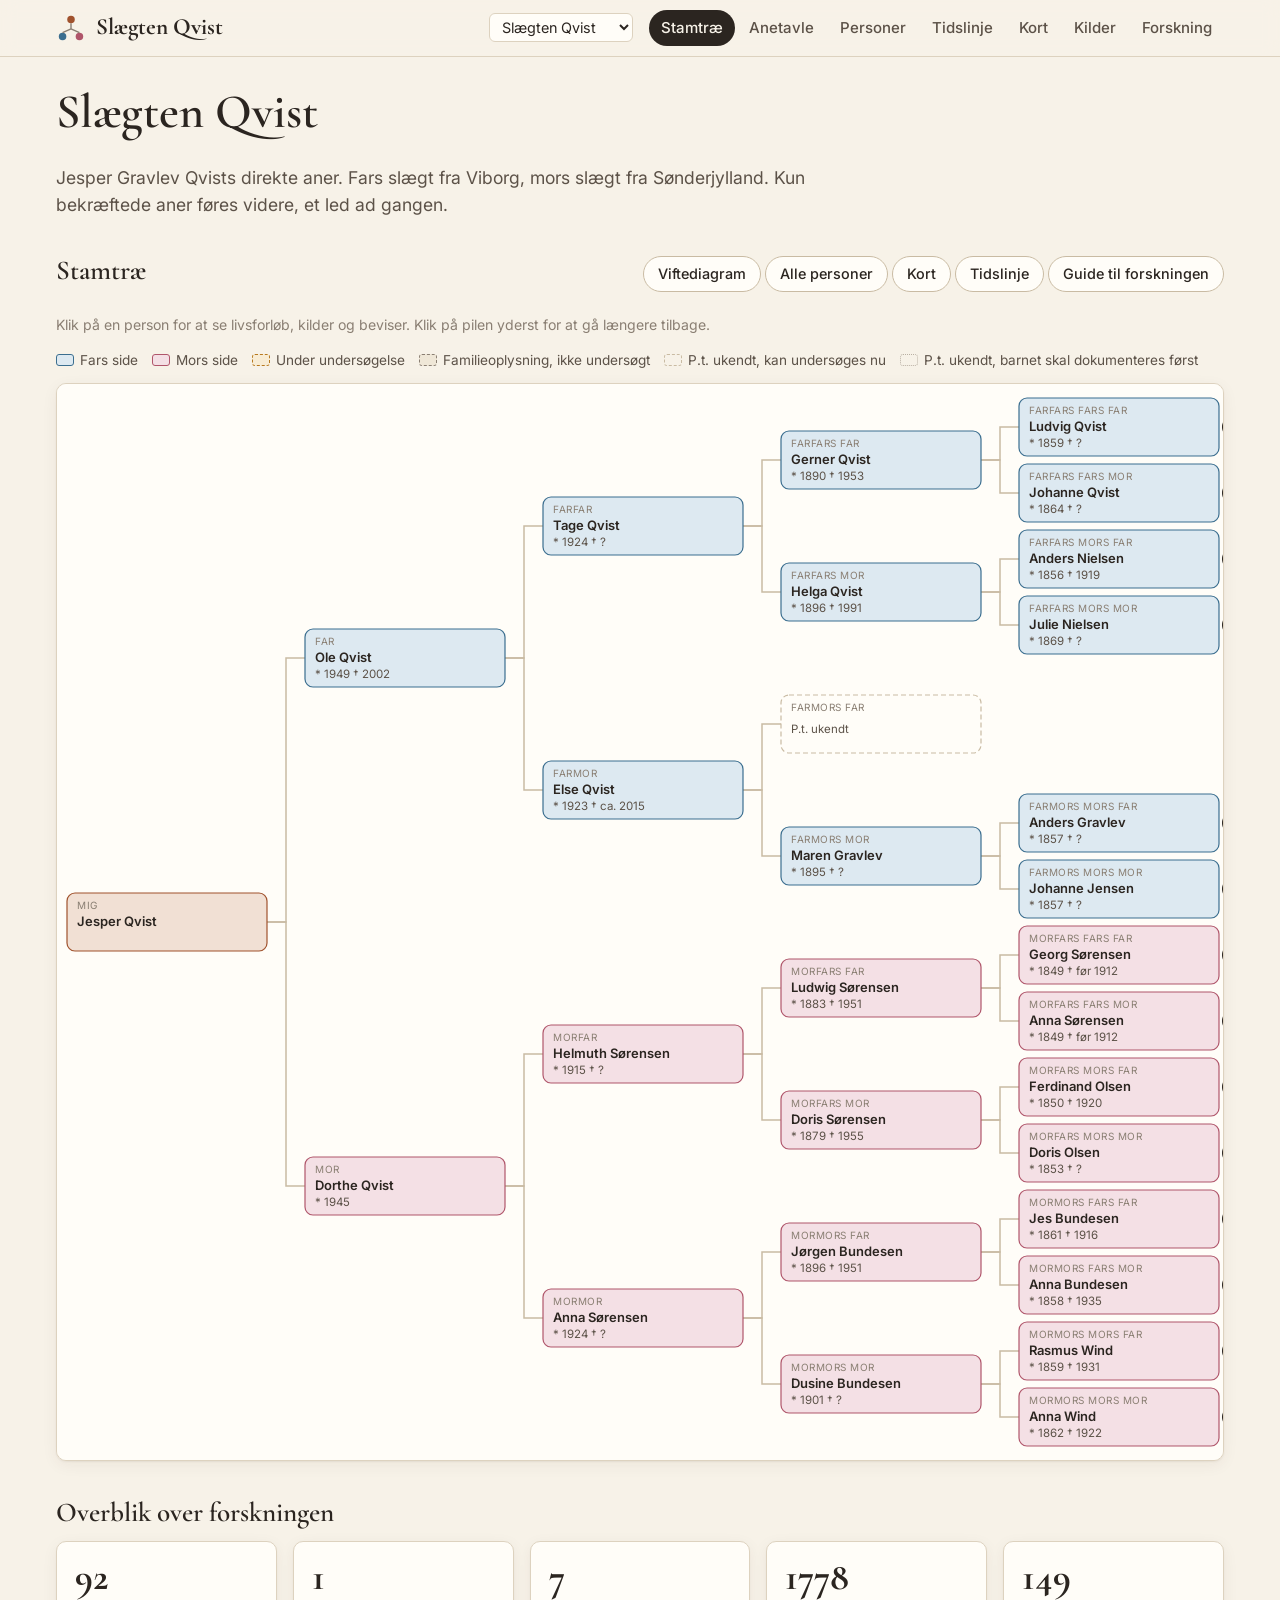
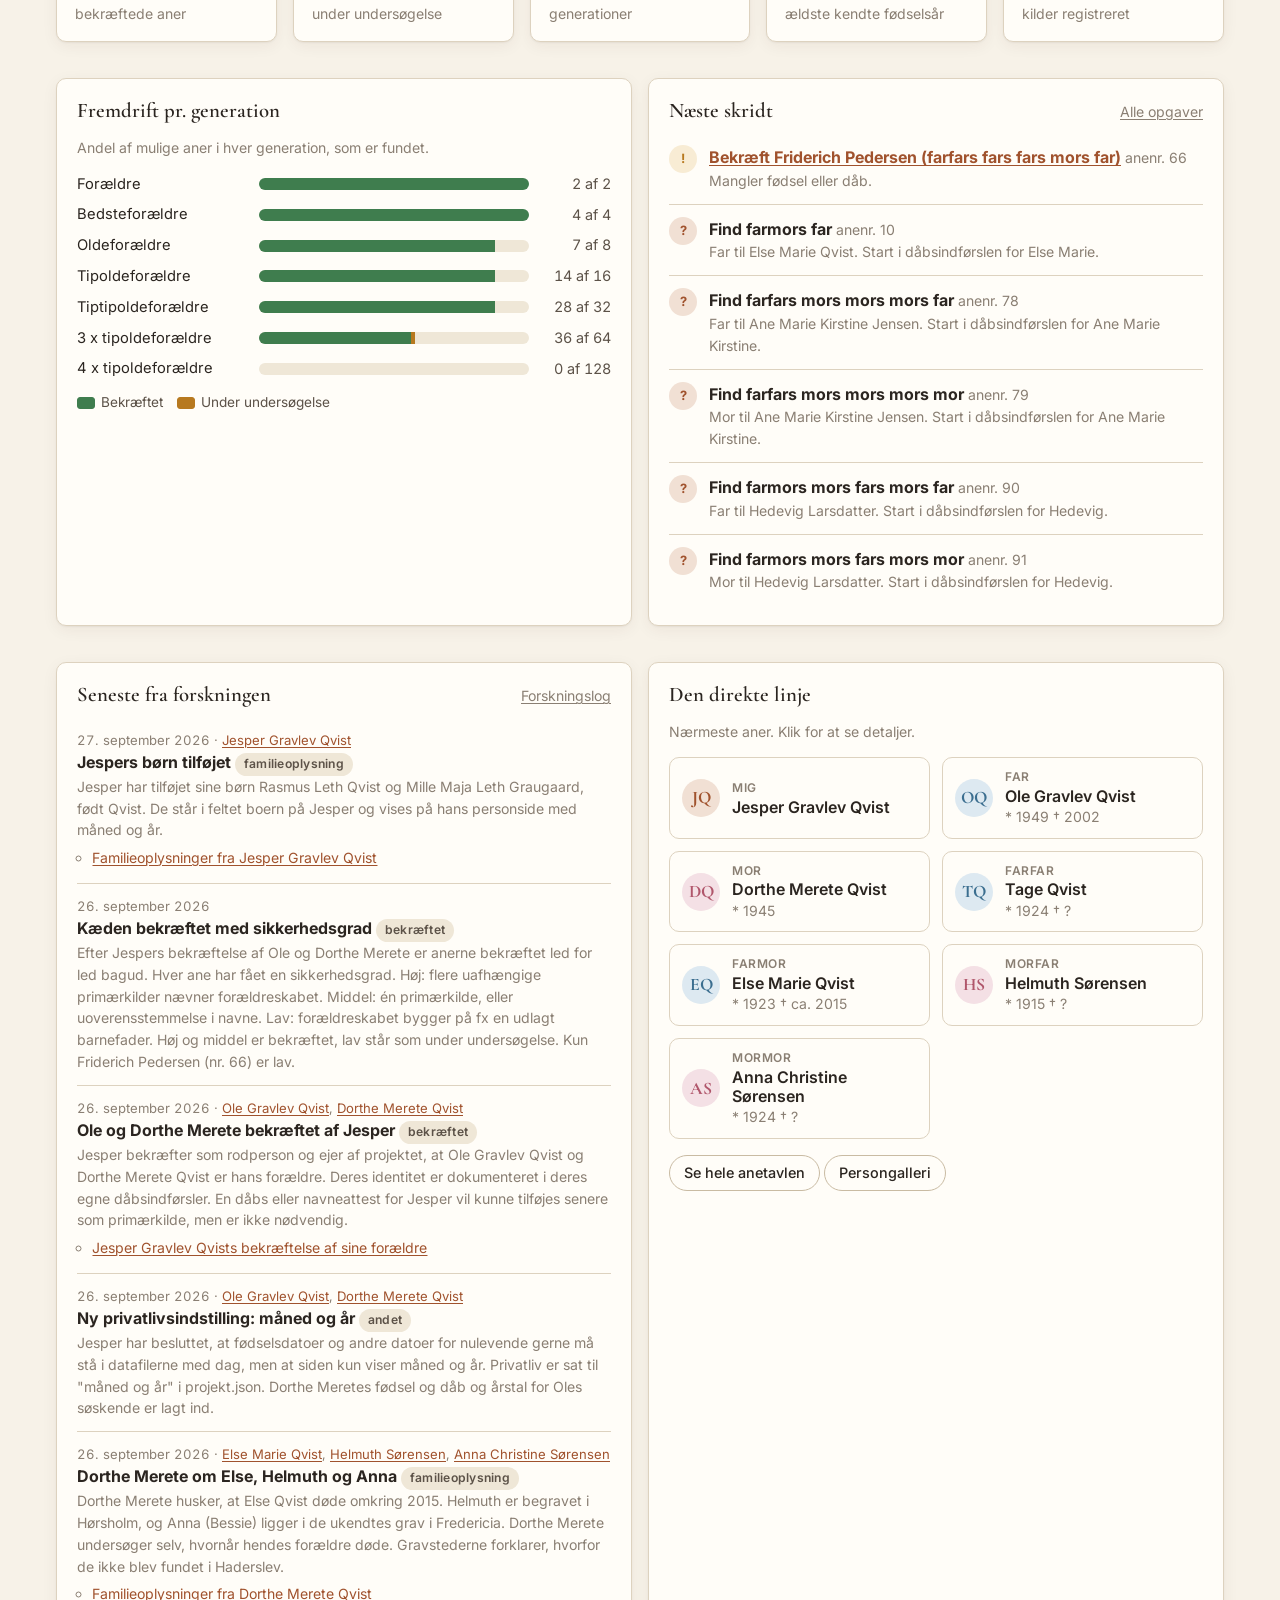
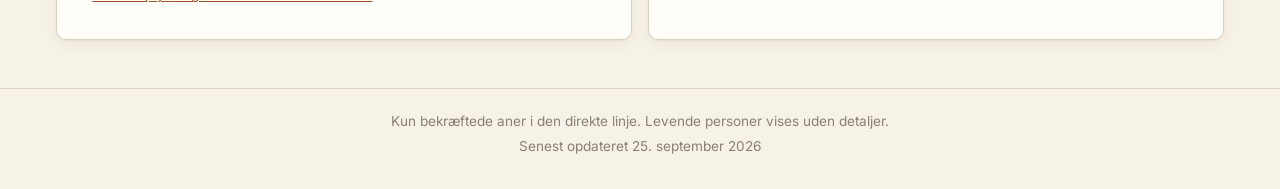
==== commit 2a9dad69: "Flere træer på siden og Rikke Aunings træ Siden kan nu vise flere selvstændige træer. Træerne står i" ====
--- a/docs/index.html
+++ b/docs/index.html
@@ -10,7 +10,7 @@
   <link rel="preconnect" href="https://fonts.gstatic.com" crossorigin>
   <link href="https://fonts.googleapis.com/css2?family=Cormorant+Garamond:wght@500;600;700&family=Inter:wght@400;500;600&display=swap" rel="stylesheet">
   <link rel="stylesheet" href="assets/vendor/leaflet/leaflet.css">
-  <link rel="stylesheet" href="assets/css/style.css?v=202609270609">
+  <link rel="stylesheet" href="assets/css/style.css?v=202609270857">
 </head>
 <body>
   <a class="spring" href="#indhold">Spring til indhold</a>
@@ -20,6 +20,7 @@
         <svg viewBox="0 0 64 64" aria-hidden="true"><circle cx="32" cy="14" r="8" class="l1"/><circle cx="14" cy="50" r="8" class="l2"/><circle cx="50" cy="50" r="8" class="l3"/><path d="M32 22v12M32 34L14 42M32 34l18 8" class="l4"/></svg>
         <span id="logo-titel">Slægten</span>
       </a>
+      <select id="trae-vaelger" class="trae-vaelger" aria-label="Vælg træ" hidden></select>
       <button class="menu-knap" id="menu-knap" aria-expanded="false" aria-controls="hovedmenu">Menu</button>
       <nav id="hovedmenu" class="hovedmenu" aria-label="Hovedmenu">
         <a href="#/" data-rute="">Stamtræ</a>
@@ -43,6 +44,6 @@
   </footer>
 
   <script src="assets/vendor/leaflet/leaflet.js" defer></script>
-  <script src="assets/js/app.js?v=202609270609" defer></script>
+  <script src="assets/js/app.js?v=202609270857" defer></script>
 </body>
 </html>
--- a/docs/assets/css/style.css
+++ b/docs/assets/css/style.css
@@ -433,3 +433,11 @@
 
 .loglinks { margin: .4em 0 0; padding-left: 1.1em; }
 .loglinks li { margin: .15em 0; }
+
+/* Vælger mellem flere træer */
+.trae-vaelger {
+  font: inherit; font-size: .9rem; padding: 4px 8px;
+  border: 1px solid var(--streg); border-radius: 6px;
+  background: var(--flade); color: var(--blaek);
+}
+.trae-vaelger[hidden] { display: none; }
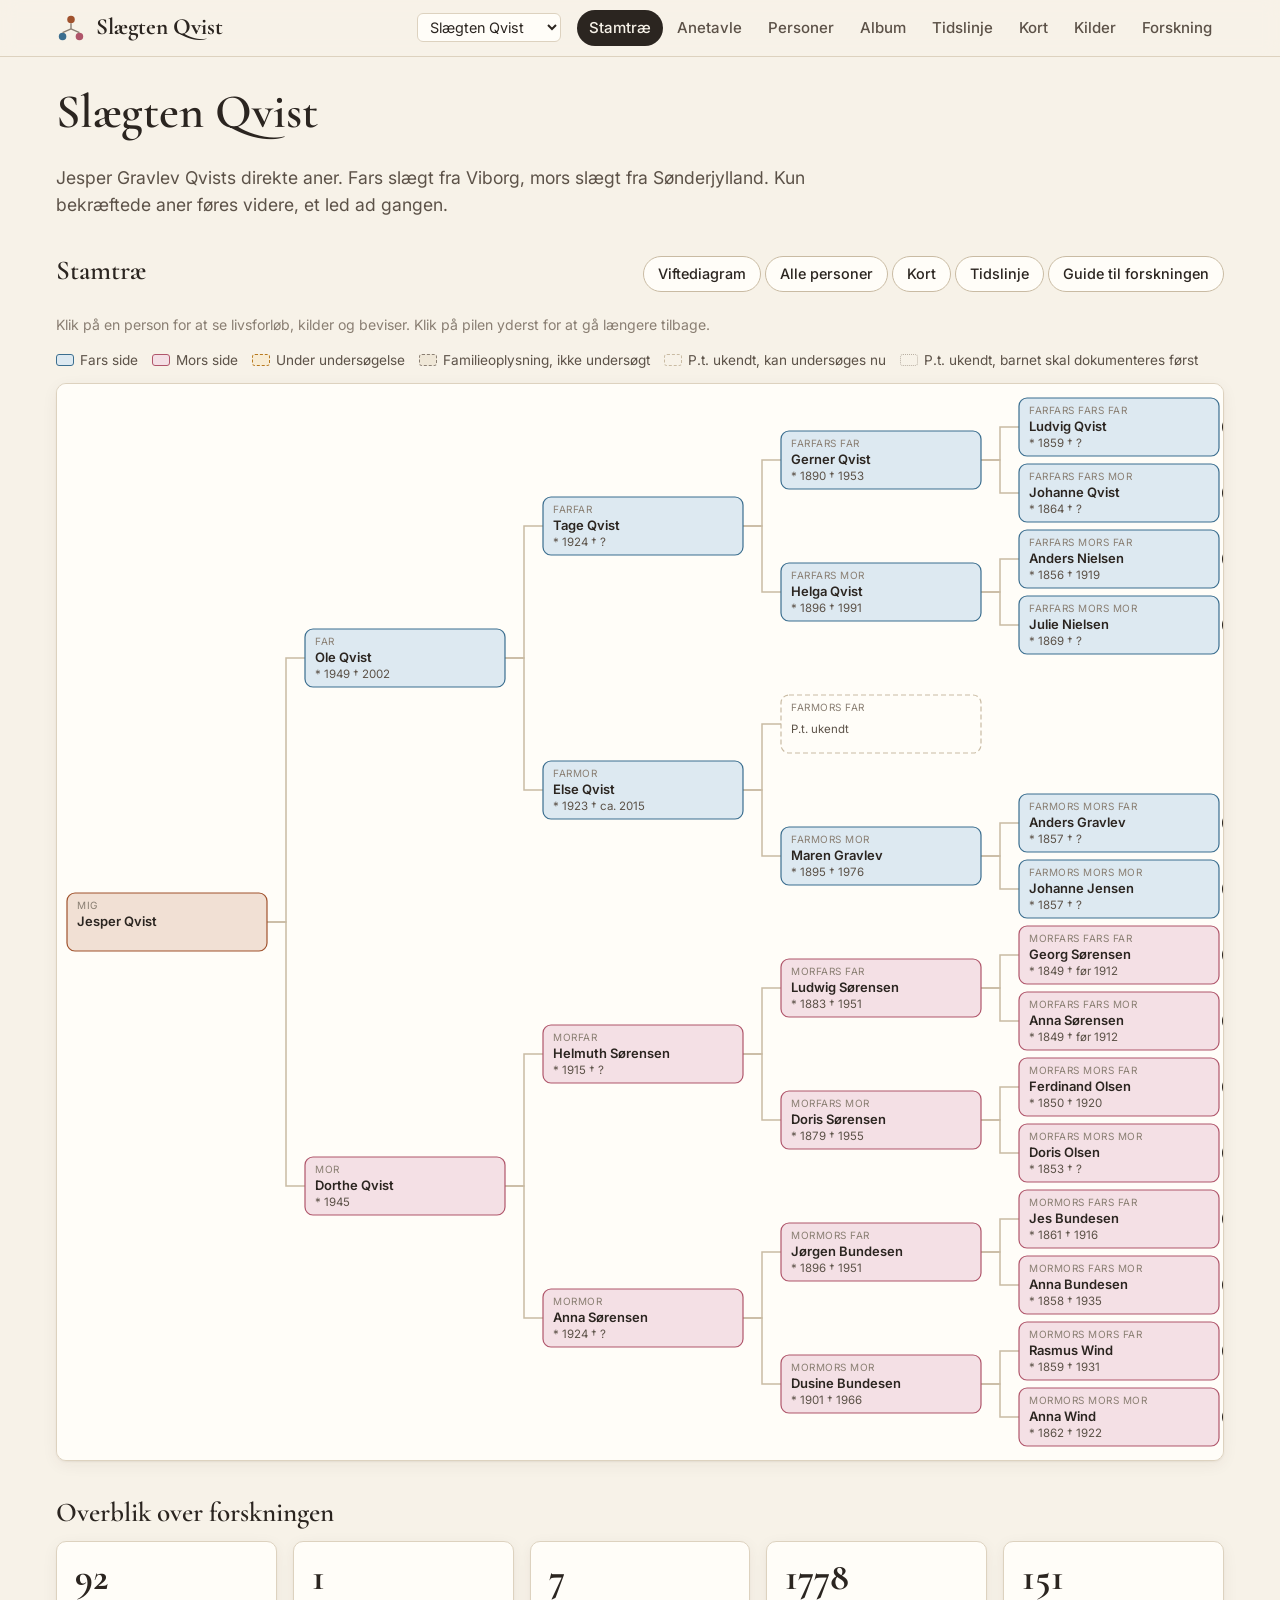
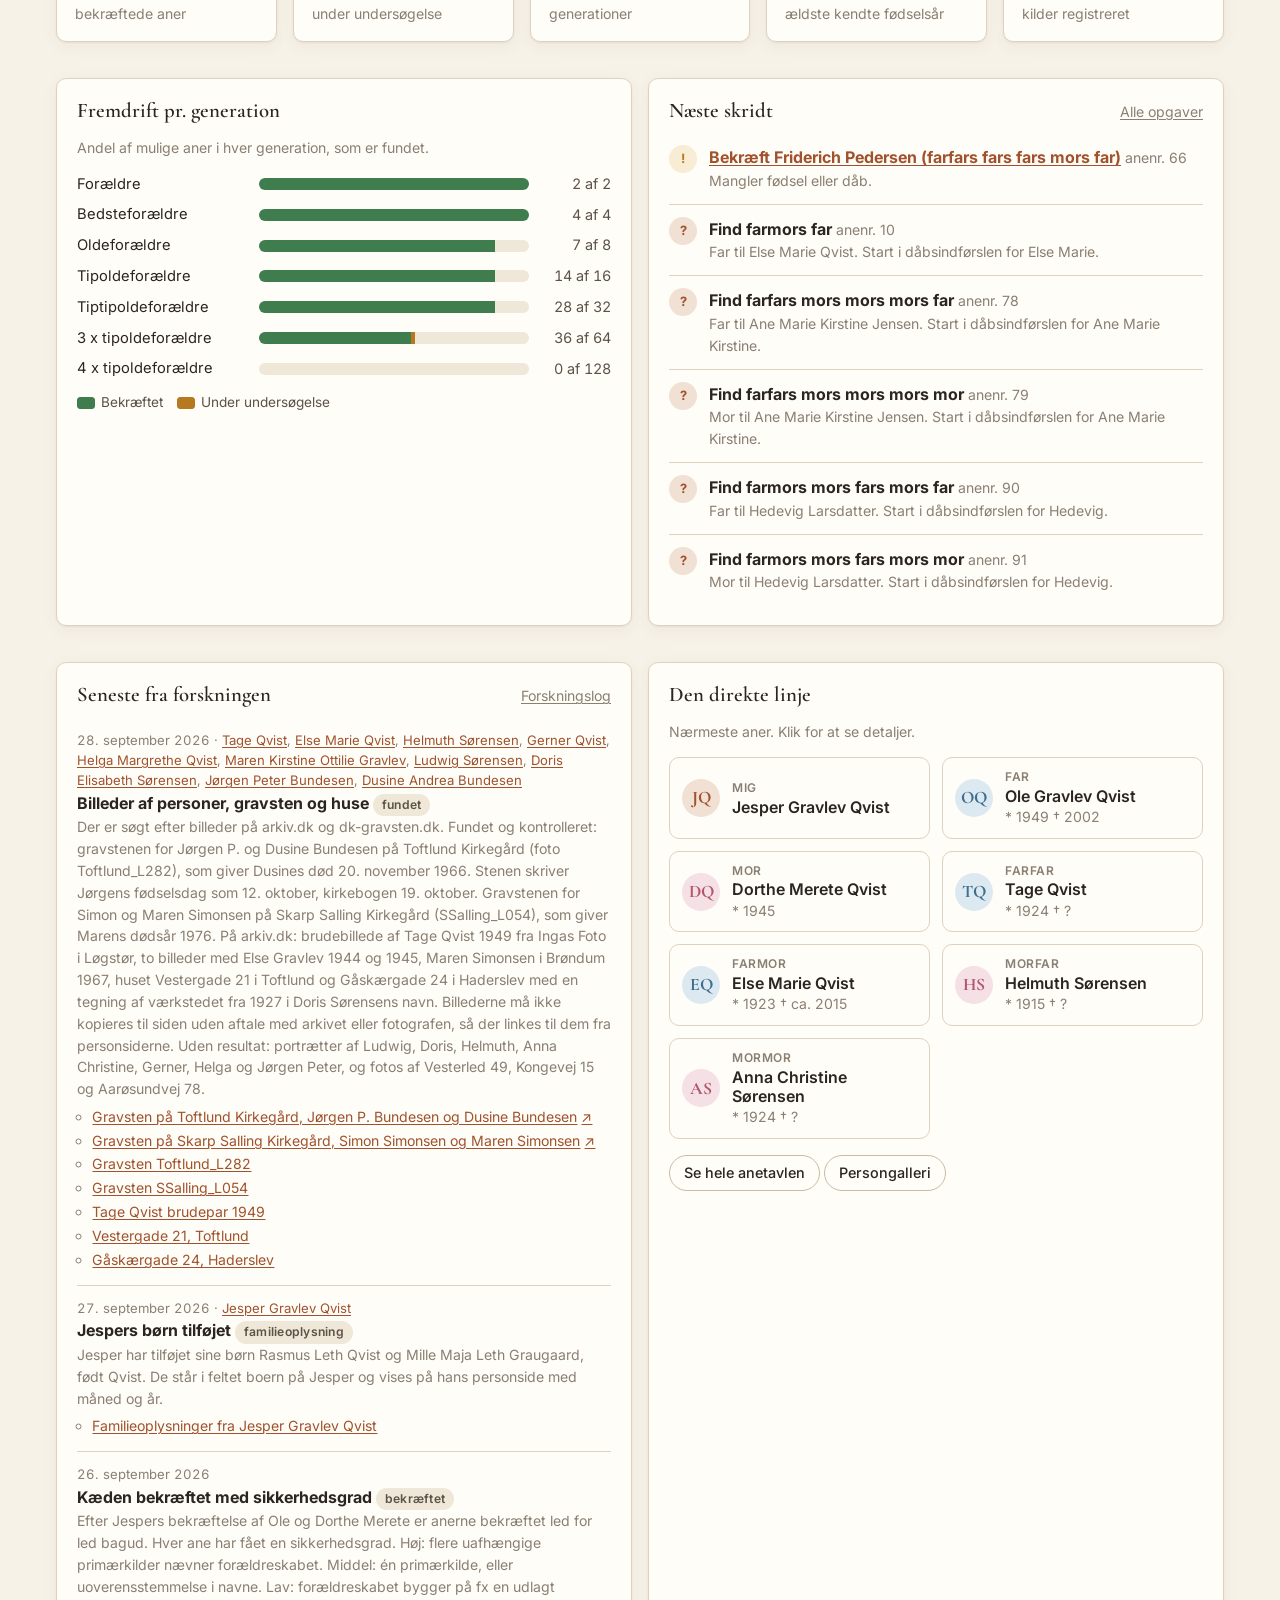
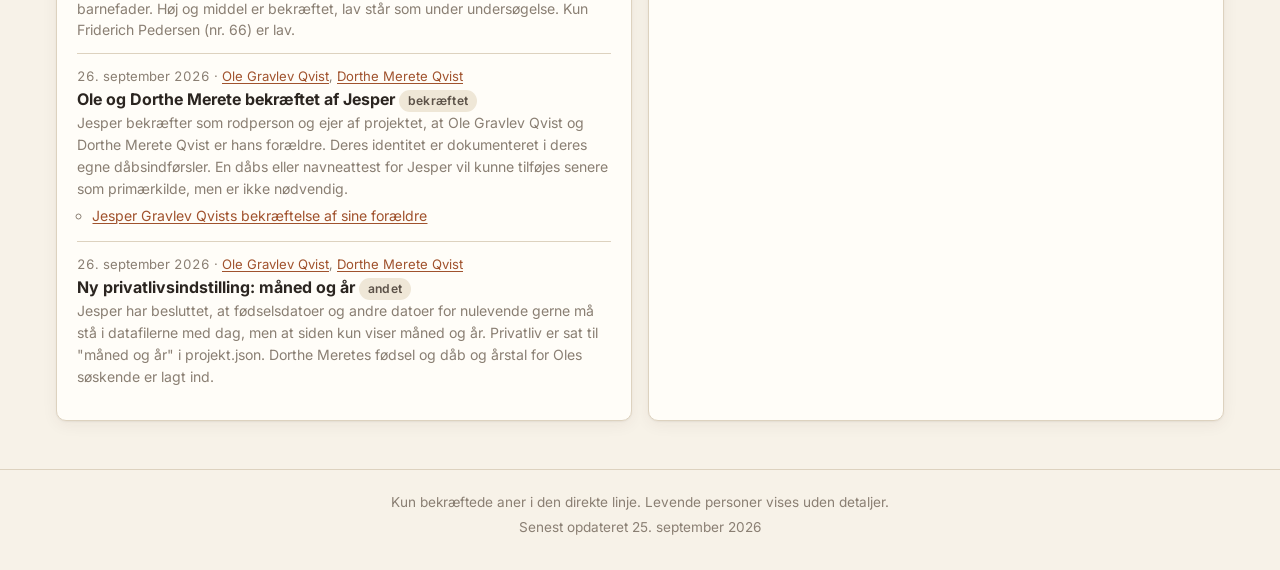
==== commit b11e689b: "Fotoalbum pr. træ og visning af billeder i stort format Album samler familiefotos, udsnit af kirkebø" ====
--- a/docs/index.html
+++ b/docs/index.html
@@ -10,7 +10,7 @@
   <link rel="preconnect" href="https://fonts.gstatic.com" crossorigin>
   <link href="https://fonts.googleapis.com/css2?family=Cormorant+Garamond:wght@500;600;700&family=Inter:wght@400;500;600&display=swap" rel="stylesheet">
   <link rel="stylesheet" href="assets/vendor/leaflet/leaflet.css">
-  <link rel="stylesheet" href="assets/css/style.css?v=202609270857">
+  <link rel="stylesheet" href="assets/css/style.css?v=202609281201">
 </head>
 <body>
   <a class="spring" href="#indhold">Spring til indhold</a>
@@ -26,6 +26,7 @@
         <a href="#/" data-rute="">Stamtræ</a>
         <a href="#/anetavle" data-rute="anetavle">Anetavle</a>
         <a href="#/galleri" data-rute="galleri">Personer</a>
+        <a href="#/album" data-rute="album">Album</a>
         <a href="#/tidslinje" data-rute="tidslinje">Tidslinje</a>
         <a href="#/kort" data-rute="kort">Kort</a>
         <a href="#/kilder" data-rute="kilder">Kilder</a>
@@ -44,6 +45,6 @@
   </footer>
 
   <script src="assets/vendor/leaflet/leaflet.js" defer></script>
-  <script src="assets/js/app.js?v=202609270857" defer></script>
+  <script src="assets/js/app.js?v=202609281201" defer></script>
 </body>
 </html>
--- a/docs/assets/css/style.css
+++ b/docs/assets/css/style.css
@@ -441,3 +441,30 @@
   background: var(--flade); color: var(--blaek);
 }
 .trae-vaelger[hidden] { display: none; }
+
+/* Livsfortælling øverst på personsiden */
+.fortaelling { margin-top: 28px; }
+.fortaelling p:not(.lille) { font-size: 1.08rem; line-height: 1.65; max-width: 72ch; color: var(--blaek-2); }
+
+/* Billeder med kreditering */
+.billedrække figcaption a { color: inherit; }
+.billedrække .kredit { font-size: .75rem; opacity: .85; }
+.billedrække.steder { grid-template-columns: repeat(auto-fill, minmax(220px, 1fr)); }
+.billedrække.steder img { aspect-ratio: 4 / 3; object-fit: cover; }
+.popbillede { width: 220px; max-width: 100%; border-radius: 6px; display: block; margin-bottom: 6px; }
+
+/* Fotoalbum og lysboks */
+.billedrække.album { grid-template-columns: repeat(auto-fill, minmax(240px, 1fr)); }
+.billedrække.album img { max-height: 260px; object-fit: contain; background: var(--papir-2); }
+.lysboks {
+  position: fixed; inset: 0; z-index: 2000; background: rgba(20, 16, 10, .88);
+  display: flex; flex-direction: column; align-items: center; justify-content: center;
+  padding: 16px; cursor: zoom-out;
+}
+.lysboks img { max-width: 100%; max-height: 80vh; border-radius: 6px; box-shadow: 0 8px 30px rgba(0,0,0,.5); }
+.lysboks .tekst { color: #f3ede2; max-width: 70ch; text-align: center; margin-top: 10px; font-size: .92rem; }
+.lysboks .tekst a { color: #f3d9a8; }
+.lysboks .luk {
+  position: absolute; top: 10px; right: 14px; font-size: 2rem; line-height: 1;
+  background: none; border: 0; color: #fff; cursor: pointer;
+}
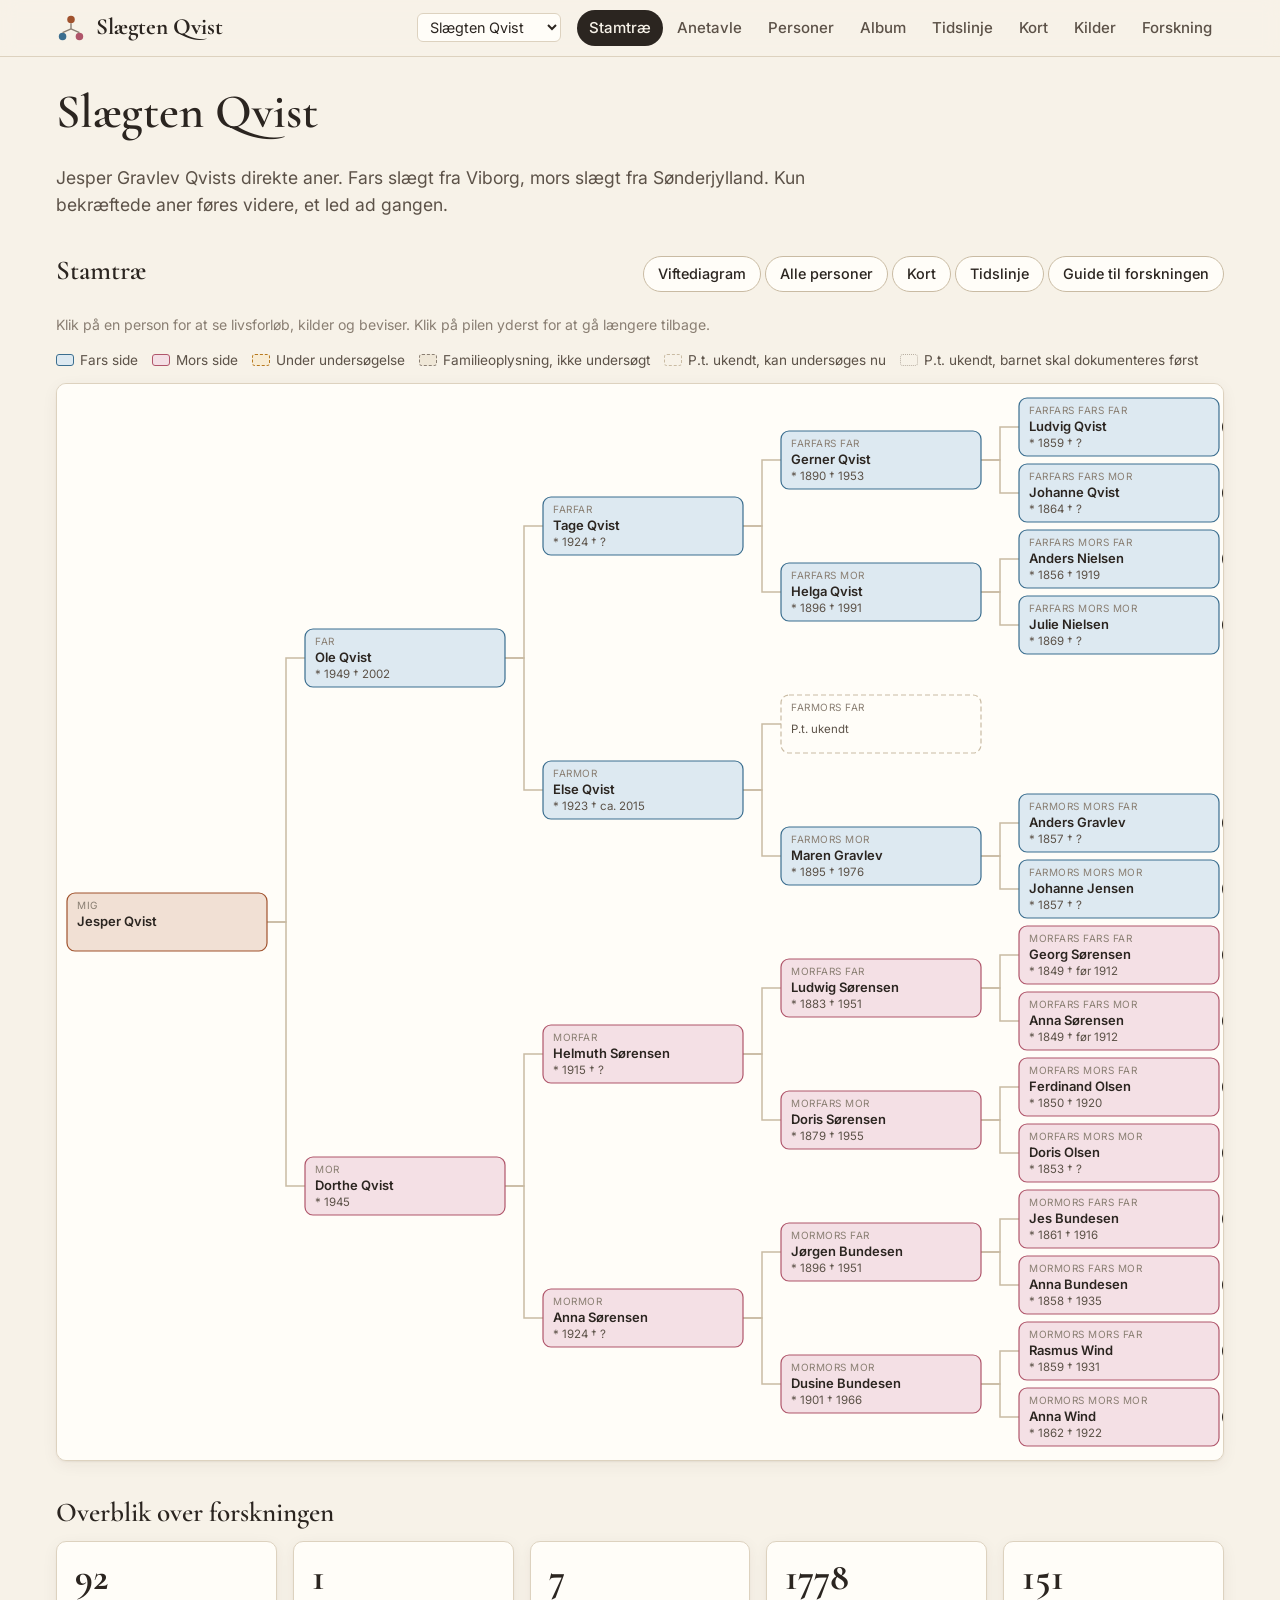
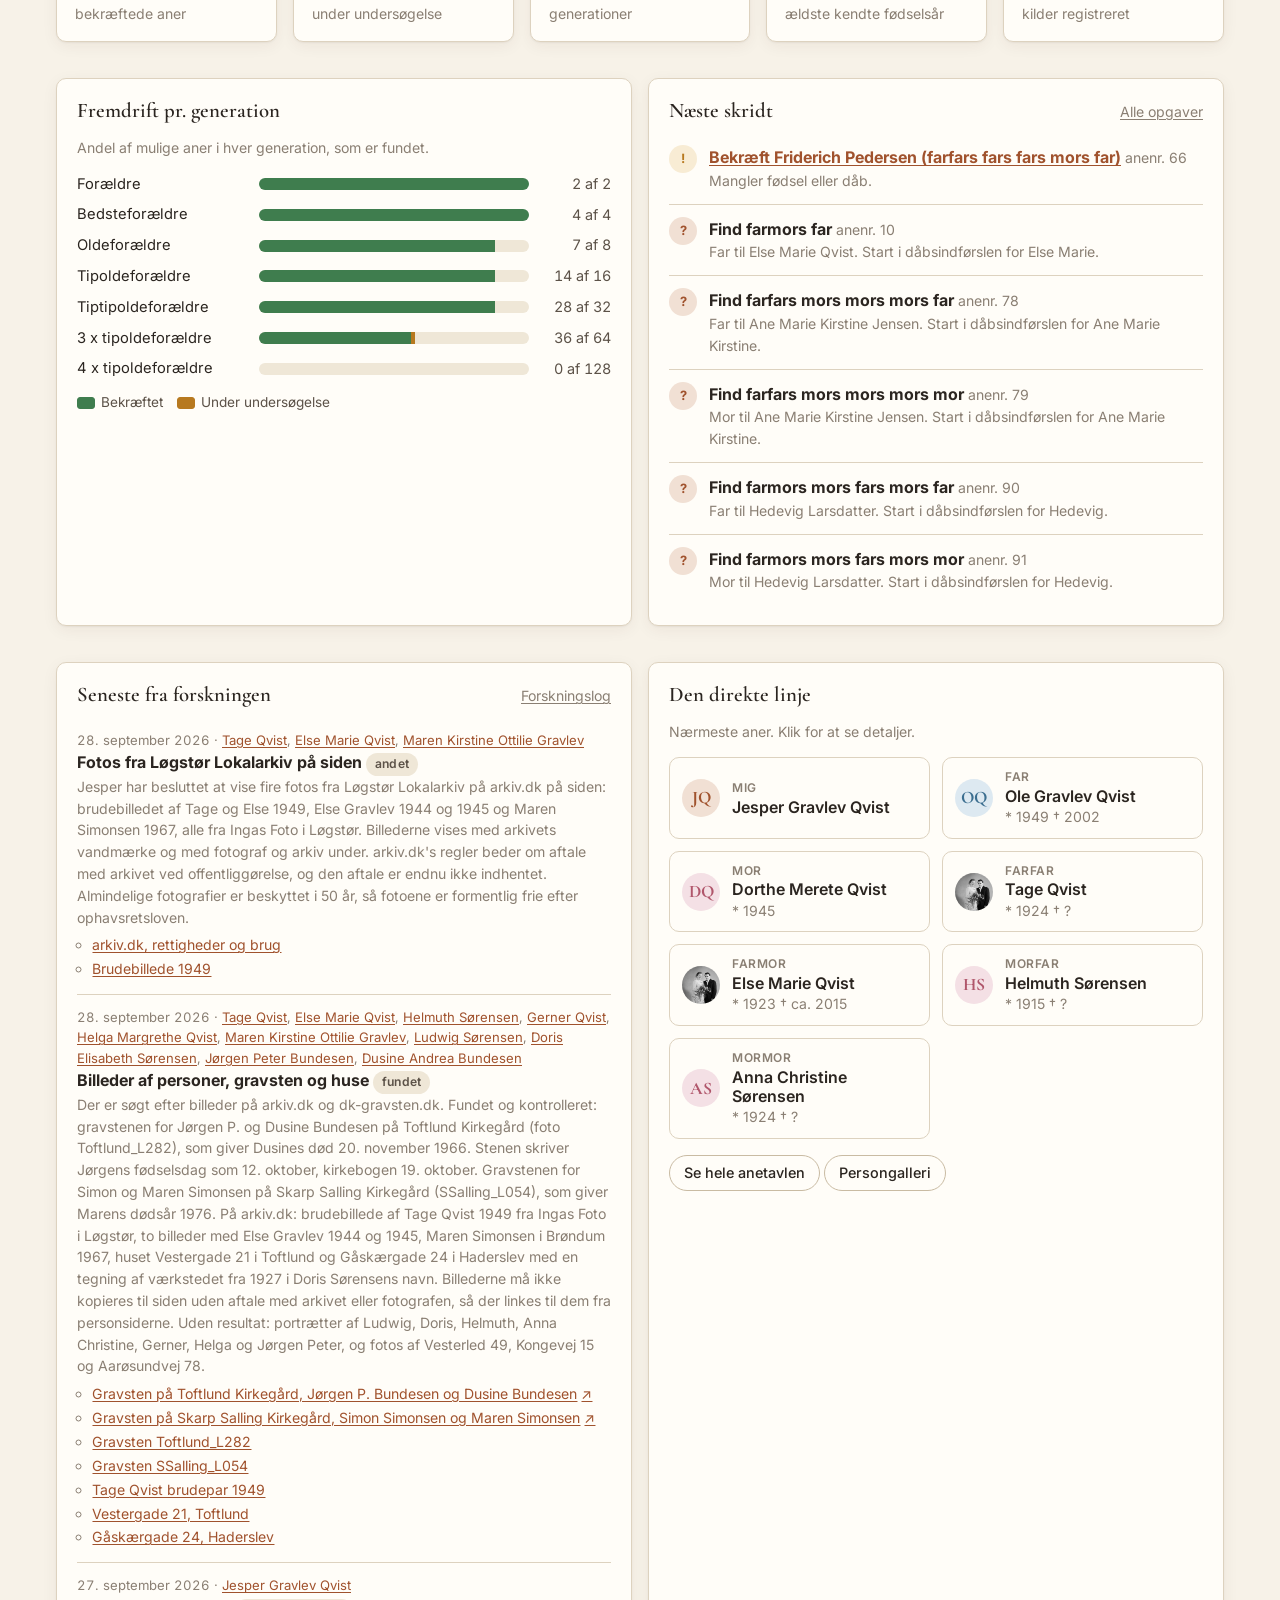
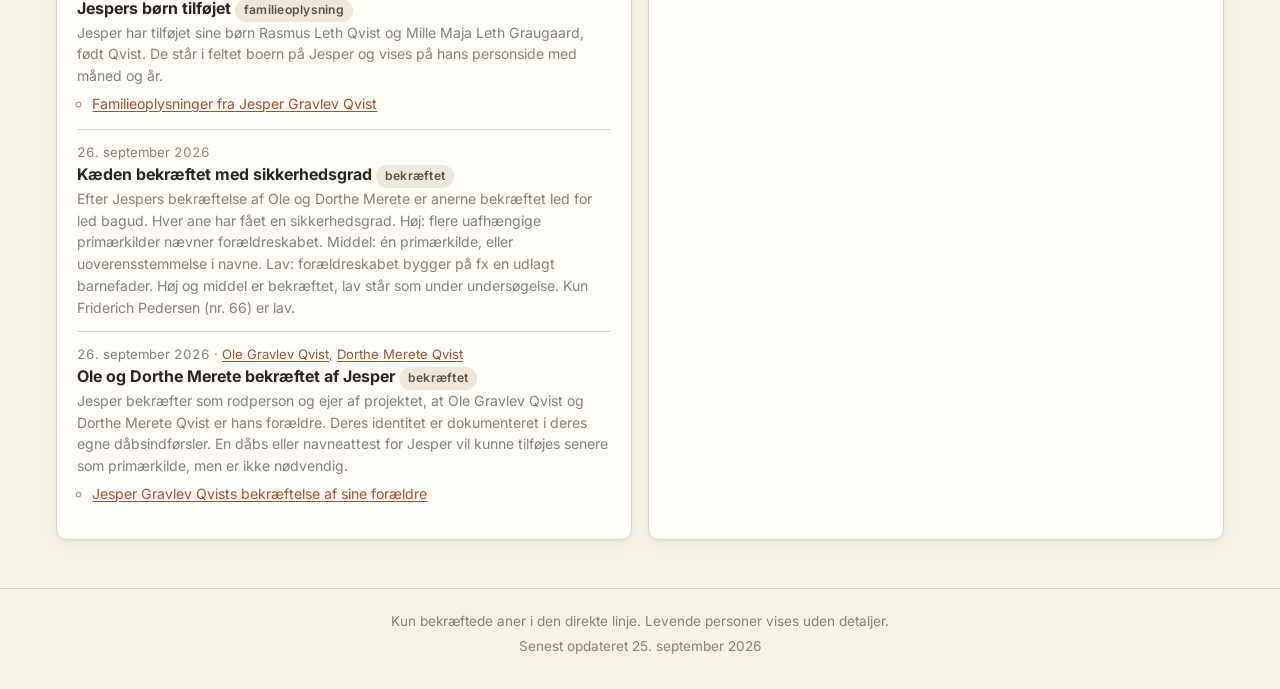
==== commit 23c79c8b: "Fotos fra Løgstør Lokalarkiv: brudebillede af Tage og Else, Else 1944 og 1945, Maren 1967 Jesper har" ====
--- a/docs/index.html
+++ b/docs/index.html
@@ -10,7 +10,7 @@
   <link rel="preconnect" href="https://fonts.gstatic.com" crossorigin>
   <link href="https://fonts.googleapis.com/css2?family=Cormorant+Garamond:wght@500;600;700&family=Inter:wght@400;500;600&display=swap" rel="stylesheet">
   <link rel="stylesheet" href="assets/vendor/leaflet/leaflet.css">
-  <link rel="stylesheet" href="assets/css/style.css?v=202609281201">
+  <link rel="stylesheet" href="assets/css/style.css?v=202609281426">
 </head>
 <body>
   <a class="spring" href="#indhold">Spring til indhold</a>
@@ -45,6 +45,6 @@
   </footer>
 
   <script src="assets/vendor/leaflet/leaflet.js" defer></script>
-  <script src="assets/js/app.js?v=202609281201" defer></script>
+  <script src="assets/js/app.js?v=202609281426" defer></script>
 </body>
 </html>
--- a/docs/assets/css/style.css
+++ b/docs/assets/css/style.css
@@ -468,3 +468,7 @@
   position: absolute; top: 10px; right: 14px; font-size: 2rem; line-height: 1;
   background: none; border: 0; color: #fff; cursor: pointer;
 }
+.hvorfor { display: inline-block; font-style: italic; color: var(--blaek-2); margin: 2px 0; }
+
+/* Portræt, der skal vises helt, fx med arkivets vandmærke */
+.foto img.hel { object-fit: contain !important; filter: none; }
